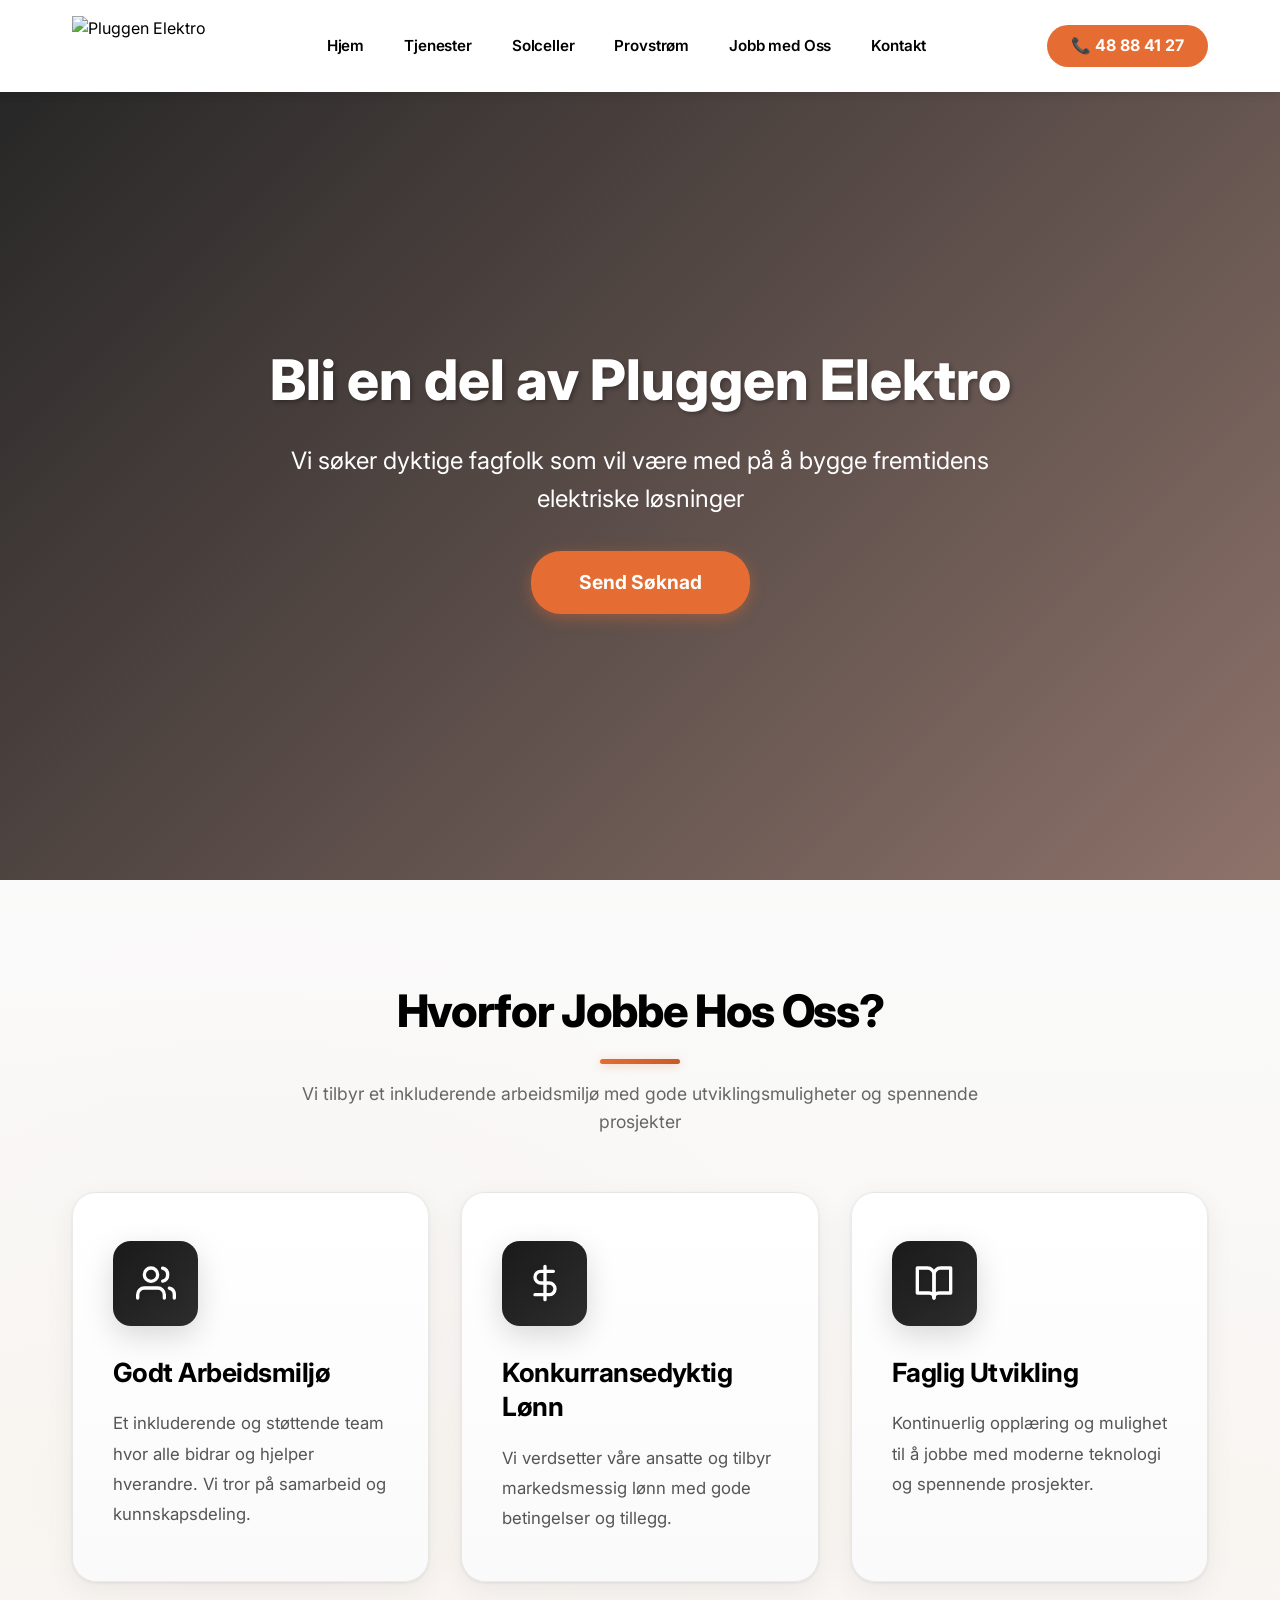
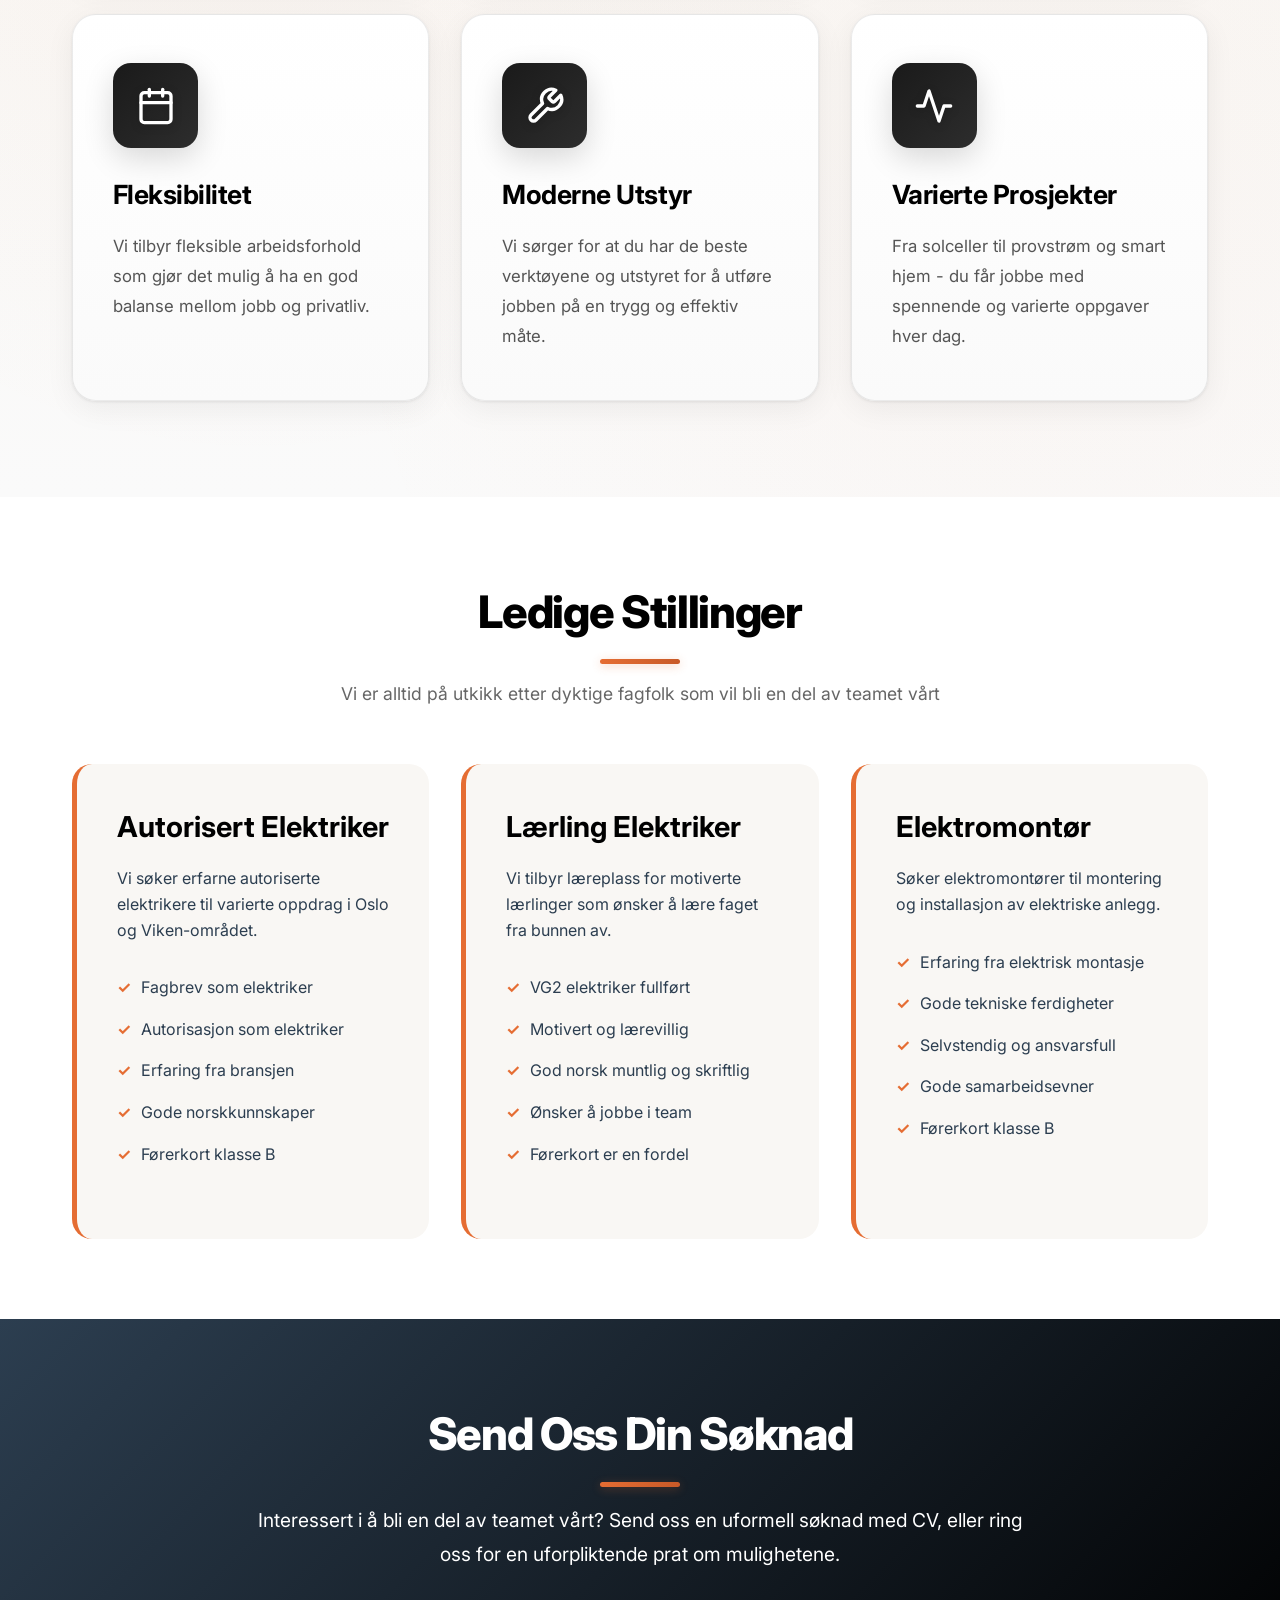
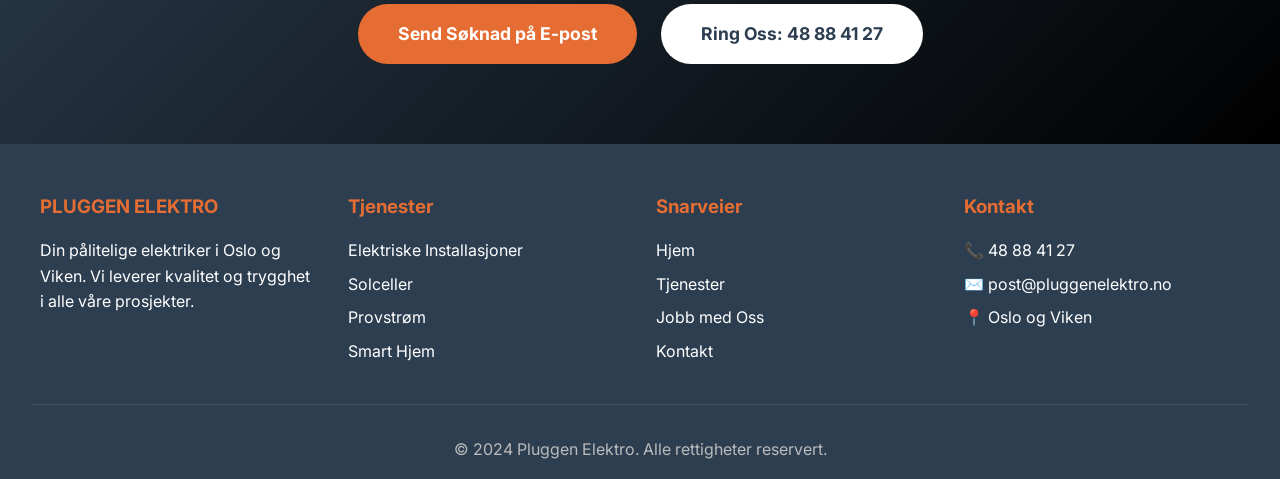
==== jobb.html @ 6e38b9bf "Add files via upload" ====
<!DOCTYPE html>
<html lang="no">
<head>
    <meta charset="UTF-8">
    <meta name="viewport" content="width=device-width, initial-scale=1.0">
    <meta name="description" content="Jobb med oss i Pluggen Elektro - Vi søker dyktige elektrikere, lærlinger og fagarbeidere til vårt team i Oslo og Viken.">
    <meta name="keywords" content="jobb, elektriker, lærling, Oslo, Viken, karriere, ansettelse">
    <title>Jobb med Oss - Pluggen Elektro</title>
    <link rel="preconnect" href="https://fonts.googleapis.com">
    <link rel="preconnect" href="https://fonts.gstatic.com" crossorigin>
    <link href="https://fonts.googleapis.com/css2?family=Inter:wght@400;500;600;700;800&display=swap" rel="stylesheet">

    <style>
        * {
            margin: 0;
            padding: 0;
            box-sizing: border-box;
        }

        :root {
            --primary-copper: #E56D33;
            --dark-copper: #C85A28;
            --light-copper: #FF8A50;
            --black: #000000;
            --cream: #f9f7f4;
            --dark-gray: #2c3e50;
            --light-gray: #ecf0f1;
        }

        body {
            font-family: 'Inter', -apple-system, BlinkMacSystemFont, 'Segoe UI', sans-serif;
            line-height: 1.6;
            color: var(--dark-gray);
            background-color: #fff;
        }

        /* Header & Navigation */
        header {
            background: white;
            color: var(--black);
            padding: 1rem 0;
            position: fixed;
            width: 100%;
            top: 0;
            z-index: 1000;
            box-shadow: 0 2px 10px rgba(0,0,0,0.1);
        }

        nav {
            max-width: 1200px;
            margin: 0 auto;
            display: flex;
            justify-content: space-between;
            align-items: center;
            padding: 0 2rem;
        }

        .logo {
            display: flex;
            align-items: center;
        }

        .logo img {
            height: 60px;
            width: auto;
        }

        nav ul {
            list-style: none;
            display: flex;
            gap: 1rem;
        }

        nav ul li a {
            color: var(--black);
            text-decoration: none;
            font-weight: 600;
            font-size: 0.95rem;
            letter-spacing: -0.01em;
            transition: color 0.3s;
            padding: 0.5rem 0.75rem;
            border-radius: 5px;
        }

        nav ul li a:hover {
            color: var(--primary-copper);
            background: rgba(229, 109, 51, 0.1);
        }

        .phone-header {
            background: var(--primary-copper);
            color: white;
            padding: 0.5rem 1.5rem;
            border-radius: 25px;
            font-weight: bold;
            text-decoration: none;
            transition: all 0.3s;
        }

        .phone-header:hover {
            background: var(--dark-copper);
            transform: scale(1.05);
        }

        /* Hero Section */
        .hero {
            margin-top: 70px;
            position: relative;
            height: 90vh;
            overflow: hidden;
            display: flex;
            align-items: center;
            justify-content: center;
            background: linear-gradient(135deg, rgba(0, 0, 0, 0.7) 0%, rgba(229, 109, 51, 0.6) 100%),
                        url('images/hero/P9220258.JPG') center/cover no-repeat;
        }

        .hero-overlay {
            position: absolute;
            top: 0;
            left: 0;
            width: 100%;
            height: 100%;
            background: linear-gradient(135deg, rgba(0, 0, 0, 0.5) 0%, rgba(44, 62, 80, 0.5) 100%);
            z-index: 1;
        }

        .hero-content {
            position: relative;
            z-index: 2;
            color: white;
            text-align: center;
            padding: 2rem;
            max-width: 1000px;
        }

        .hero h1 {
            font-size: 3.5rem;
            margin-bottom: 1rem;
            text-shadow: 2px 2px 4px rgba(0,0,0,0.3);
            font-weight: 800;
        }

        .hero p {
            font-size: 1.5rem;
            margin-bottom: 2rem;
            max-width: 800px;
            margin-left: auto;
            margin-right: auto;
        }

        .cta-button {
            display: inline-block;
            background: var(--primary-copper);
            color: white;
            padding: 1rem 3rem;
            border-radius: 30px;
            text-decoration: none;
            font-size: 1.2rem;
            font-weight: bold;
            transition: all 0.3s;
            box-shadow: 0 4px 15px rgba(229, 109, 51, 0.4);
        }

        .cta-button:hover {
            background: var(--dark-copper);
            transform: translateY(-3px);
            box-shadow: 0 6px 20px rgba(229, 109, 51, 0.6);
        }

        /* Container */
        .container {
            max-width: 1200px;
            margin: 0 auto;
            padding: 0 2rem;
        }

        .section-title {
            text-align: center;
            font-size: 2.8rem;
            color: var(--black);
            margin-bottom: 1rem;
            position: relative;
            padding-bottom: 1rem;
            font-weight: 800;
            letter-spacing: -0.03em;
        }

        .section-title::after {
            content: '';
            position: absolute;
            bottom: 0;
            left: 50%;
            transform: translateX(-50%);
            width: 80px;
            height: 5px;
            background: linear-gradient(90deg, var(--primary-copper) 0%, var(--dark-copper) 100%);
            border-radius: 3px;
            box-shadow: 0 2px 10px rgba(229, 109, 51, 0.3);
        }

        .section-subtitle {
            text-align: center;
            font-size: 1.1rem;
            color: #666;
            margin-bottom: 3.5rem;
            max-width: 700px;
            margin-left: auto;
            margin-right: auto;
            line-height: 1.6;
        }

        /* Why Join Us Section */
        .why-join {
            padding: 6rem 2rem;
            background: linear-gradient(180deg, #fafafa 0%, var(--cream) 50%, #fafafa 100%);
            position: relative;
        }

        .why-join::before {
            content: '';
            position: absolute;
            top: 0;
            left: 0;
            width: 100%;
            height: 100%;
            background: radial-gradient(circle at 20% 50%, rgba(229, 109, 51, 0.03) 0%, transparent 50%),
                        radial-gradient(circle at 80% 80%, rgba(229, 109, 51, 0.03) 0%, transparent 50%);
            pointer-events: none;
        }

        .benefits-grid {
            display: grid;
            grid-template-columns: repeat(auto-fit, minmax(280px, 1fr));
            gap: 2rem;
            margin-top: 3rem;
            position: relative;
            z-index: 1;
        }

        .benefit-card {
            background: linear-gradient(to bottom, #ffffff 0%, #fafafa 100%);
            padding: 3rem 2.5rem;
            border-radius: 24px;
            box-shadow: 0 8px 30px rgba(0,0,0,0.06),
                        0 1px 3px rgba(0,0,0,0.08),
                        inset 0 1px 0 rgba(255,255,255,0.9);
            transition: all 0.5s cubic-bezier(0.4, 0, 0.2, 1);
            text-align: left;
            position: relative;
            overflow: hidden;
            border: 1px solid rgba(0, 0, 0, 0.08);
        }

        .benefit-card::before {
            content: '';
            position: absolute;
            top: 0;
            left: 0;
            width: 100%;
            height: 5px;
            background: linear-gradient(90deg, var(--primary-copper) 0%, var(--light-copper) 100%);
            transform: scaleX(0);
            transform-origin: left;
            transition: transform 0.5s cubic-bezier(0.4, 0, 0.2, 1);
        }

        .benefit-card:hover::before {
            transform: scaleX(1);
        }

        .benefit-card:hover {
            transform: translateY(-15px);
            box-shadow: 0 30px 80px rgba(229, 109, 51, 0.15),
                        0 5px 15px rgba(0,0,0,0.1),
                        inset 0 1px 0 rgba(255,255,255,1);
            border-color: rgba(229, 109, 51, 0.2);
            background: linear-gradient(to bottom, #ffffff 0%, #fcfcfc 100%);
        }

        .benefit-icon {
            font-size: 2.8rem;
            margin-bottom: 1.8rem;
            display: inline-flex;
            align-items: center;
            justify-content: center;
            width: 85px;
            height: 85px;
            background: linear-gradient(135deg, #1a1a1a 0%, #2d2d2d 100%);
            border-radius: 18px;
            transition: all 0.5s cubic-bezier(0.4, 0, 0.2, 1);
            position: relative;
            z-index: 1;
            box-shadow: 0 10px 30px rgba(0, 0, 0, 0.15);
        }

        .benefit-card:hover .benefit-icon {
            transform: scale(1.08) translateY(-8px) rotate(5deg);
            background: linear-gradient(135deg, var(--primary-copper) 0%, var(--dark-copper) 100%);
            box-shadow: 0 20px 50px rgba(229, 109, 51, 0.35);
        }

        .benefit-icon svg {
            stroke: #ffffff;
            filter: drop-shadow(0 2px 4px rgba(0,0,0,0.2));
        }

        .benefit-card h3 {
            color: var(--black);
            font-size: 1.65rem;
            margin-bottom: 1.2rem;
            font-weight: 700;
            letter-spacing: -0.02em;
            line-height: 1.3;
            position: relative;
            z-index: 1;
            transition: color 0.3s;
        }

        .benefit-card:hover h3 {
            color: var(--primary-copper);
        }

        .benefit-card p {
            color: #555;
            line-height: 1.8;
            font-size: 1.05rem;
            margin: 0;
            position: relative;
            z-index: 1;
        }

        /* Positions Section */
        .positions {
            padding: 5rem 2rem;
            background: white;
        }

        .positions-grid {
            display: grid;
            grid-template-columns: repeat(auto-fit, minmax(350px, 1fr));
            gap: 2rem;
            margin-top: 3rem;
        }

        .position-card {
            background: var(--cream);
            padding: 2.5rem;
            border-radius: 20px;
            border-left: 5px solid var(--primary-copper);
            transition: all 0.3s;
        }

        .position-card:hover {
            transform: translateX(10px);
            box-shadow: 0 10px 40px rgba(229, 109, 51, 0.15);
        }

        .position-card h3 {
            color: var(--black);
            font-size: 1.8rem;
            margin-bottom: 1rem;
        }

        .position-card ul {
            list-style: none;
            padding: 0;
            margin: 1.5rem 0;
        }

        .position-card ul li {
            padding: 0.5rem 0;
            padding-left: 1.5rem;
            position: relative;
            color: var(--dark-gray);
        }

        .position-card ul li::before {
            content: '✓';
            position: absolute;
            left: 0;
            color: var(--primary-copper);
            font-weight: bold;
        }

        /* Contact Section */
        .contact {
            padding: 5rem 2rem;
            background: linear-gradient(135deg, var(--dark-gray) 0%, var(--black) 100%);
            color: white;
        }

        .contact .section-title {
            color: white;
        }

        .contact-content {
            max-width: 800px;
            margin: 0 auto;
            text-align: center;
        }

        .contact-content p {
            font-size: 1.2rem;
            margin-bottom: 2rem;
            line-height: 1.8;
        }

        .contact-buttons {
            display: flex;
            gap: 1.5rem;
            justify-content: center;
            flex-wrap: wrap;
        }

        .contact-button {
            display: inline-block;
            padding: 1rem 2.5rem;
            border-radius: 30px;
            text-decoration: none;
            font-size: 1.1rem;
            font-weight: bold;
            transition: all 0.3s;
        }

        .contact-button.primary {
            background: var(--primary-copper);
            color: white;
        }

        .contact-button.primary:hover {
            background: var(--dark-copper);
            transform: translateY(-3px);
            box-shadow: 0 6px 20px rgba(229, 109, 51, 0.4);
        }

        .contact-button.secondary {
            background: white;
            color: var(--dark-gray);
        }

        .contact-button.secondary:hover {
            background: var(--cream);
            transform: translateY(-3px);
            box-shadow: 0 6px 20px rgba(255,255,255,0.2);
        }

        /* Footer */
        footer {
            background: var(--dark-gray);
            color: white;
            padding: 3rem 2rem 1rem;
        }

        .footer-content {
            max-width: 1200px;
            margin: 0 auto;
            display: grid;
            grid-template-columns: repeat(auto-fit, minmax(250px, 1fr));
            gap: 2rem;
            margin-bottom: 2rem;
        }

        .footer-section h3 {
            color: var(--primary-copper);
            margin-bottom: 1rem;
        }

        .footer-section ul {
            list-style: none;
        }

        .footer-section ul li {
            margin-bottom: 0.5rem;
        }

        .footer-section ul li a {
            color: white;
            text-decoration: none;
            transition: color 0.3s;
        }

        .footer-section ul li a:hover {
            color: var(--primary-copper);
        }

        .footer-bottom {
            text-align: center;
            padding-top: 2rem;
            border-top: 1px solid rgba(255,255,255,0.1);
            color: #bbb;
        }

        /* Mobile Menu */
        .mobile-menu-toggle {
            display: none;
            background: none;
            border: none;
            color: var(--black);
            font-size: 1.5rem;
            cursor: pointer;
        }

        /* Responsive Design */
        @media (max-width: 768px) {
            nav ul {
                display: none;
                position: absolute;
                top: 100%;
                left: 0;
                width: 100%;
                background: white;
                box-shadow: 0 2px 10px rgba(0,0,0,0.1);
                flex-direction: column;
                padding: 1rem;
                gap: 0;
            }

            nav ul.active {
                display: flex;
            }

            nav ul li {
                width: 100%;
            }

            nav ul li a {
                display: block;
                padding: 1rem;
            }

            .mobile-menu-toggle {
                display: block;
            }

            .hero h1 {
                font-size: 2.5rem;
            }

            .hero p {
                font-size: 1.2rem;
            }

            .positions-grid {
                grid-template-columns: 1fr;
            }

            .contact-buttons {
                flex-direction: column;
            }
        }

        html {
            scroll-behavior: smooth;
        }
    </style>
</head>
<body>
    <!-- Header -->
    <header>
        <nav>
            <div class="logo">
                <img src="images/logos/Pluggen Elektro.JPG" alt="Pluggen Elektro">
            </div>
            <button class="mobile-menu-toggle" onclick="toggleMenu()">☰</button>
            <ul id="nav-menu">
                <li><a href="index.html">Hjem</a></li>
                <li><a href="index.html#tjenester">Tjenester</a></li>
                <li><a href="solceller.html">Solceller</a></li>
                <li><a href="provstrom.html">Provstrøm</a></li>
                <li><a href="jobb.html">Jobb med Oss</a></li>
                <li><a href="index.html#kontakt">Kontakt</a></li>
            </ul>
            <a href="tel:48884127" class="phone-header">📞 48 88 41 27</a>
        </nav>
    </header>

    <!-- Hero Section -->
    <section class="hero">
        <div class="hero-overlay"></div>
        <div class="hero-content">
            <h1>Bli en del av Pluggen Elektro</h1>
            <p>Vi søker dyktige fagfolk som vil være med på å bygge fremtidens elektriske løsninger</p>
            <a href="#kontakt" class="cta-button">Send Søknad</a>
        </div>
    </section>

    <!-- Why Join Us Section -->
    <section class="why-join">
        <div class="container">
            <h2 class="section-title">Hvorfor Jobbe Hos Oss?</h2>
            <p class="section-subtitle">Vi tilbyr et inkluderende arbeidsmiljø med gode utviklingsmuligheter og spennende prosjekter</p>

            <div class="benefits-grid">
                <div class="benefit-card">
                    <div class="benefit-icon">
                        <svg width="40" height="40" viewBox="0 0 24 24" fill="none" stroke="currentColor" stroke-width="2" stroke-linecap="round" stroke-linejoin="round">
                            <path d="M17 21v-2a4 4 0 0 0-4-4H5a4 4 0 0 0-4 4v2"/>
                            <circle cx="9" cy="7" r="4"/>
                            <path d="M23 21v-2a4 4 0 0 0-3-3.87"/>
                            <path d="M16 3.13a4 4 0 0 1 0 7.75"/>
                        </svg>
                    </div>
                    <h3>Godt Arbeidsmiljø</h3>
                    <p>Et inkluderende og støttende team hvor alle bidrar og hjelper hverandre. Vi tror på samarbeid og kunnskapsdeling.</p>
                </div>

                <div class="benefit-card">
                    <div class="benefit-icon">
                        <svg width="40" height="40" viewBox="0 0 24 24" fill="none" stroke="currentColor" stroke-width="2" stroke-linecap="round" stroke-linejoin="round">
                            <path d="M12 2v20M17 5H9.5a3.5 3.5 0 0 0 0 7h5a3.5 3.5 0 0 1 0 7H6"/>
                        </svg>
                    </div>
                    <h3>Konkurransedyktig Lønn</h3>
                    <p>Vi verdsetter våre ansatte og tilbyr markedsmessig lønn med gode betingelser og tillegg.</p>
                </div>

                <div class="benefit-card">
                    <div class="benefit-icon">
                        <svg width="40" height="40" viewBox="0 0 24 24" fill="none" stroke="currentColor" stroke-width="2" stroke-linecap="round" stroke-linejoin="round">
                            <path d="M2 3h6a4 4 0 0 1 4 4v14a3 3 0 0 0-3-3H2z"/>
                            <path d="M22 3h-6a4 4 0 0 0-4 4v14a3 3 0 0 1 3-3h7z"/>
                        </svg>
                    </div>
                    <h3>Faglig Utvikling</h3>
                    <p>Kontinuerlig opplæring og mulighet til å jobbe med moderne teknologi og spennende prosjekter.</p>
                </div>

                <div class="benefit-card">
                    <div class="benefit-icon">
                        <svg width="40" height="40" viewBox="0 0 24 24" fill="none" stroke="currentColor" stroke-width="2" stroke-linecap="round" stroke-linejoin="round">
                            <rect x="3" y="4" width="18" height="18" rx="2" ry="2"/>
                            <line x1="16" y1="2" x2="16" y2="6"/>
                            <line x1="8" y1="2" x2="8" y2="6"/>
                            <line x1="3" y1="10" x2="21" y2="10"/>
                        </svg>
                    </div>
                    <h3>Fleksibilitet</h3>
                    <p>Vi tilbyr fleksible arbeidsforhold som gjør det mulig å ha en god balanse mellom jobb og privatliv.</p>
                </div>

                <div class="benefit-card">
                    <div class="benefit-icon">
                        <svg width="40" height="40" viewBox="0 0 24 24" fill="none" stroke="currentColor" stroke-width="2" stroke-linecap="round" stroke-linejoin="round">
                            <path d="M14.7 6.3a1 1 0 0 0 0 1.4l1.6 1.6a1 1 0 0 0 1.4 0l3.77-3.77a6 6 0 0 1-7.94 7.94l-6.91 6.91a2.12 2.12 0 0 1-3-3l6.91-6.91a6 6 0 0 1 7.94-7.94l-3.76 3.76z"/>
                        </svg>
                    </div>
                    <h3>Moderne Utstyr</h3>
                    <p>Vi sørger for at du har de beste verktøyene og utstyret for å utføre jobben på en trygg og effektiv måte.</p>
                </div>

                <div class="benefit-card">
                    <div class="benefit-icon">
                        <svg width="40" height="40" viewBox="0 0 24 24" fill="none" stroke="currentColor" stroke-width="2" stroke-linecap="round" stroke-linejoin="round">
                            <polyline points="22 12 18 12 15 21 9 3 6 12 2 12"/>
                        </svg>
                    </div>
                    <h3>Varierte Prosjekter</h3>
                    <p>Fra solceller til provstrøm og smart hjem - du får jobbe med spennende og varierte oppgaver hver dag.</p>
                </div>
            </div>
        </div>
    </section>

    <!-- Positions Section -->
    <section class="positions">
        <div class="container">
            <h2 class="section-title">Ledige Stillinger</h2>
            <p class="section-subtitle">Vi er alltid på utkikk etter dyktige fagfolk som vil bli en del av teamet vårt</p>

            <div class="positions-grid">
                <div class="position-card">
                    <h3>Autorisert Elektriker</h3>
                    <p>Vi søker erfarne autoriserte elektrikere til varierte oppdrag i Oslo og Viken-området.</p>
                    <ul>
                        <li>Fagbrev som elektriker</li>
                        <li>Autorisasjon som elektriker</li>
                        <li>Erfaring fra bransjen</li>
                        <li>Gode norskkunnskaper</li>
                        <li>Førerkort klasse B</li>
                    </ul>
                </div>

                <div class="position-card">
                    <h3>Lærling Elektriker</h3>
                    <p>Vi tilbyr læreplass for motiverte lærlinger som ønsker å lære faget fra bunnen av.</p>
                    <ul>
                        <li>VG2 elektriker fullført</li>
                        <li>Motivert og lærevillig</li>
                        <li>God norsk muntlig og skriftlig</li>
                        <li>Ønsker å jobbe i team</li>
                        <li>Førerkort er en fordel</li>
                    </ul>
                </div>

                <div class="position-card">
                    <h3>Elektromontør</h3>
                    <p>Søker elektromontører til montering og installasjon av elektriske anlegg.</p>
                    <ul>
                        <li>Erfaring fra elektrisk montasje</li>
                        <li>Gode tekniske ferdigheter</li>
                        <li>Selvstendig og ansvarsfull</li>
                        <li>Gode samarbeidsevner</li>
                        <li>Førerkort klasse B</li>
                    </ul>
                </div>
            </div>
        </div>
    </section>

    <!-- Contact Section -->
    <section class="contact" id="kontakt">
        <div class="container">
            <div class="contact-content">
                <h2 class="section-title">Send Oss Din Søknad</h2>
                <p>Interessert i å bli en del av teamet vårt? Send oss en uformell søknad med CV, eller ring oss for en uforpliktende prat om mulighetene.</p>

                <div class="contact-buttons">
                    <a href="mailto:post@pluggenelektro.no?subject=Jobbsøknad" class="contact-button primary">Send Søknad på E-post</a>
                    <a href="tel:48884127" class="contact-button secondary">Ring Oss: 48 88 41 27</a>
                </div>
            </div>
        </div>
    </section>

    <!-- Footer -->
    <footer>
        <div class="footer-content">
            <div class="footer-section">
                <h3>PLUGGEN ELEKTRO</h3>
                <p>Din pålitelige elektriker i Oslo og Viken. Vi leverer kvalitet og trygghet i alle våre prosjekter.</p>
            </div>

            <div class="footer-section">
                <h3>Tjenester</h3>
                <ul>
                    <li><a href="index.html#tjenester">Elektriske Installasjoner</a></li>
                    <li><a href="solceller.html">Solceller</a></li>
                    <li><a href="provstrom.html">Provstrøm</a></li>
                    <li><a href="index.html#tjenester">Smart Hjem</a></li>
                </ul>
            </div>

            <div class="footer-section">
                <h3>Snarveier</h3>
                <ul>
                    <li><a href="index.html">Hjem</a></li>
                    <li><a href="index.html#tjenester">Tjenester</a></li>
                    <li><a href="jobb.html">Jobb med Oss</a></li>
                    <li><a href="index.html#kontakt">Kontakt</a></li>
                </ul>
            </div>

            <div class="footer-section">
                <h3>Kontakt</h3>
                <ul>
                    <li>📞 48 88 41 27</li>
                    <li>✉️ post@pluggenelektro.no</li>
                    <li>📍 Oslo og Viken</li>
                </ul>
            </div>
        </div>

        <div class="footer-bottom">
            <p>&copy; 2024 Pluggen Elektro. Alle rettigheter reservert.</p>
        </div>
    </footer>

    <script>
        function toggleMenu() {
            const menu = document.getElementById('nav-menu');
            menu.classList.toggle('active');
        }

        // Close mobile menu when clicking on a link
        document.querySelectorAll('nav ul li a').forEach(link => {
            link.addEventListener('click', () => {
                const menu = document.getElementById('nav-menu');
                menu.classList.remove('active');
            });
        });
    </script>
</body>
</html>
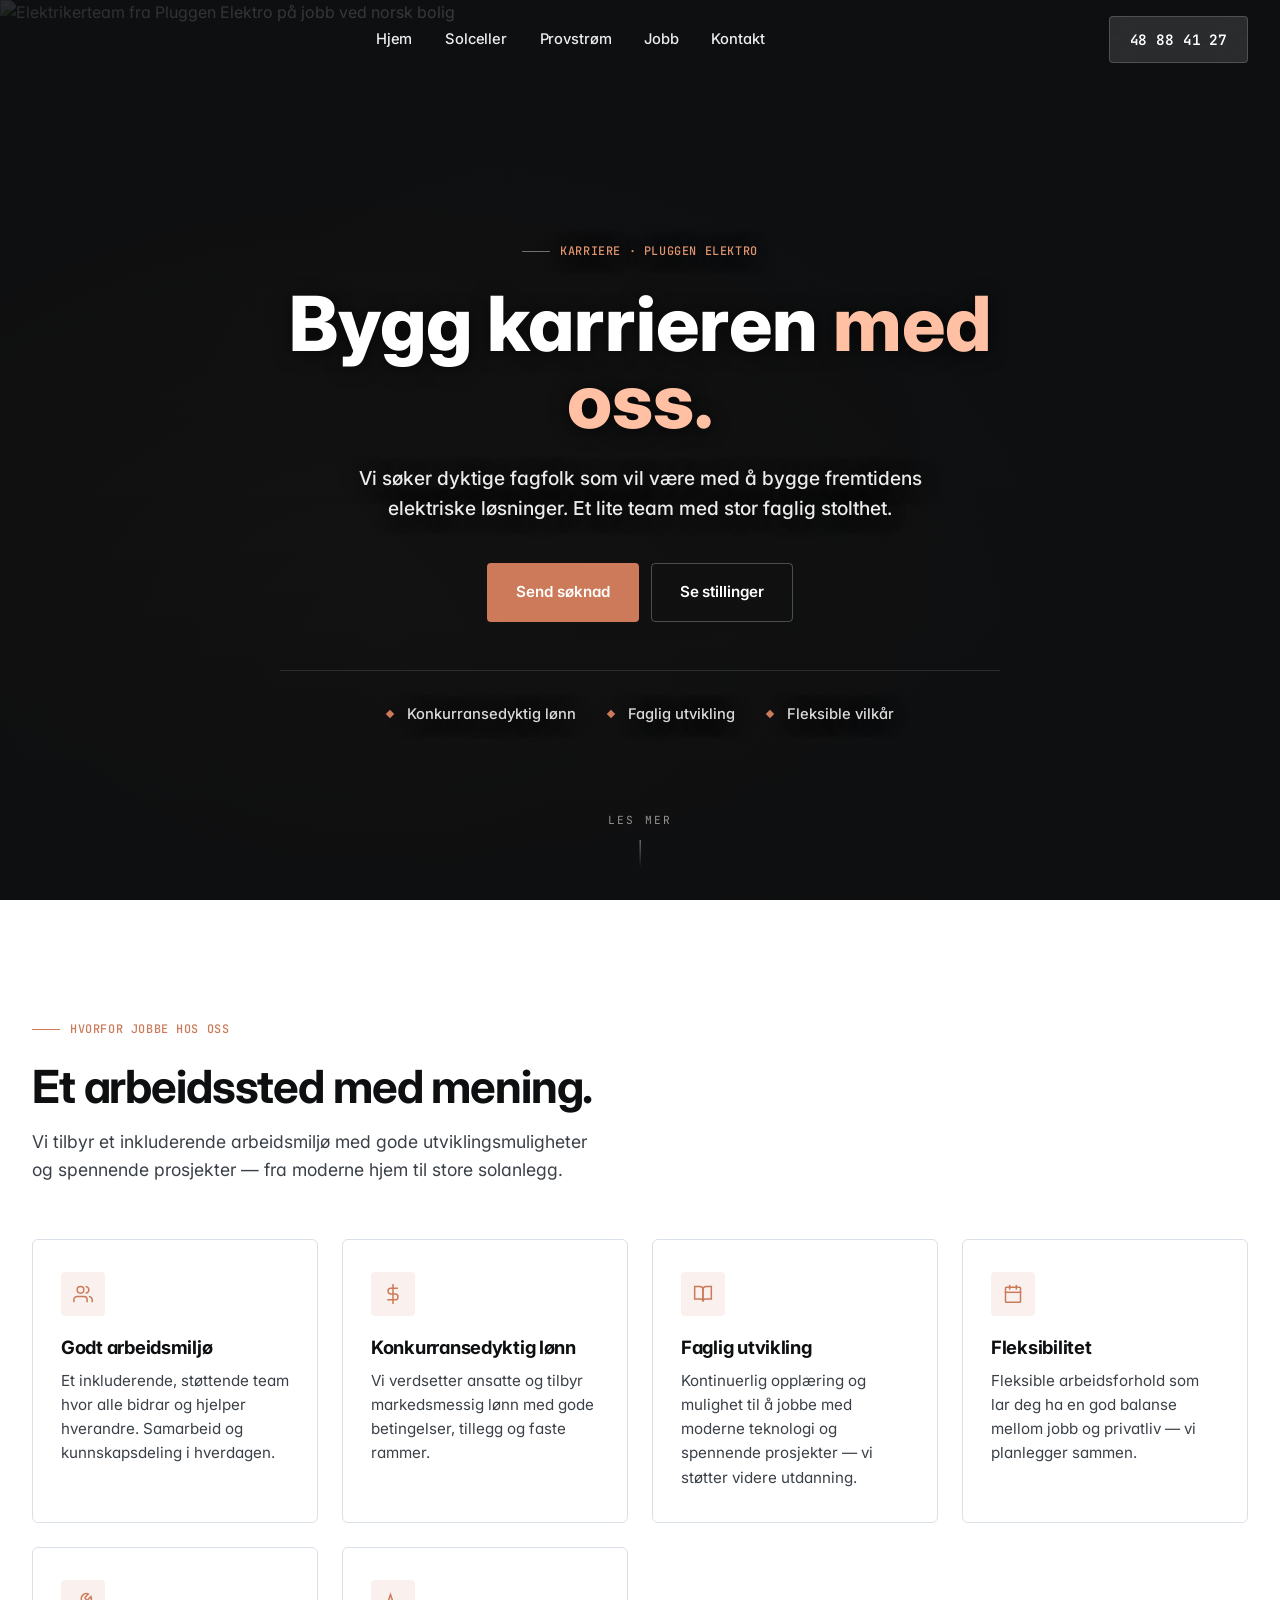
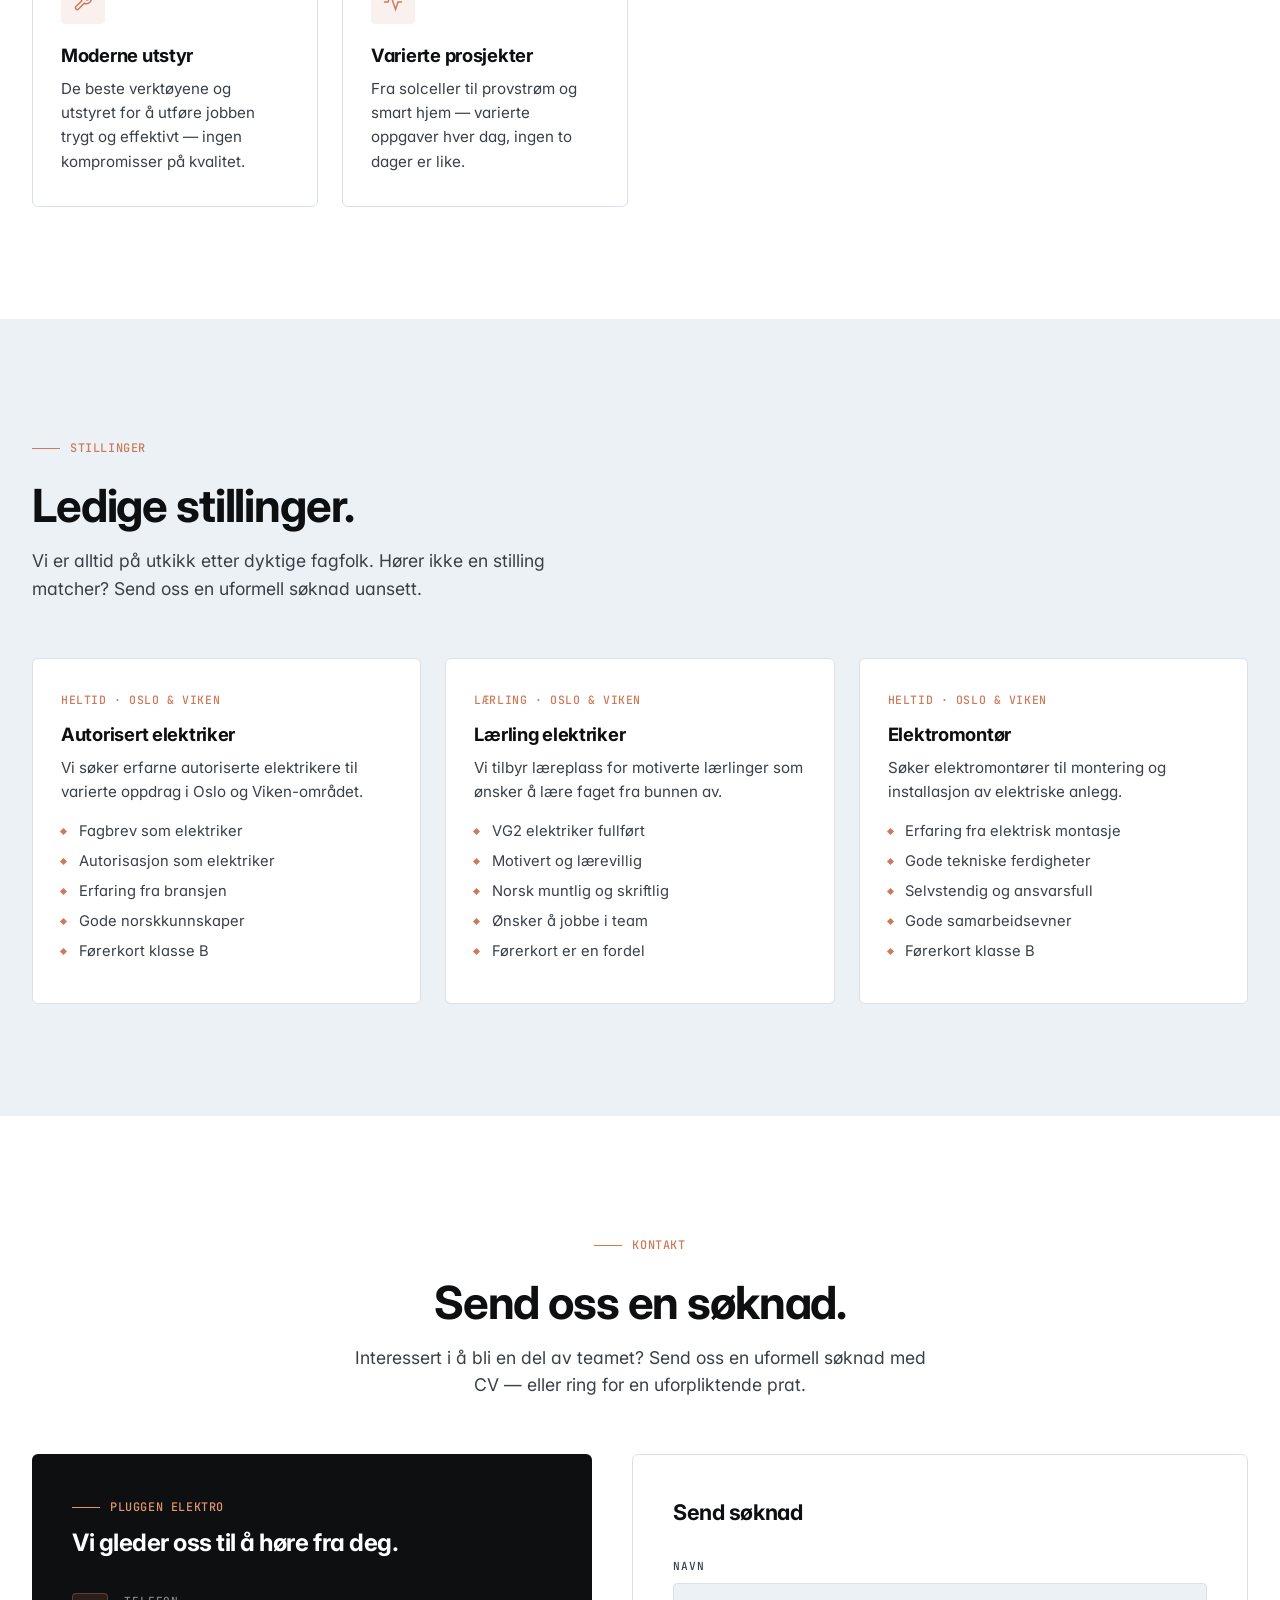
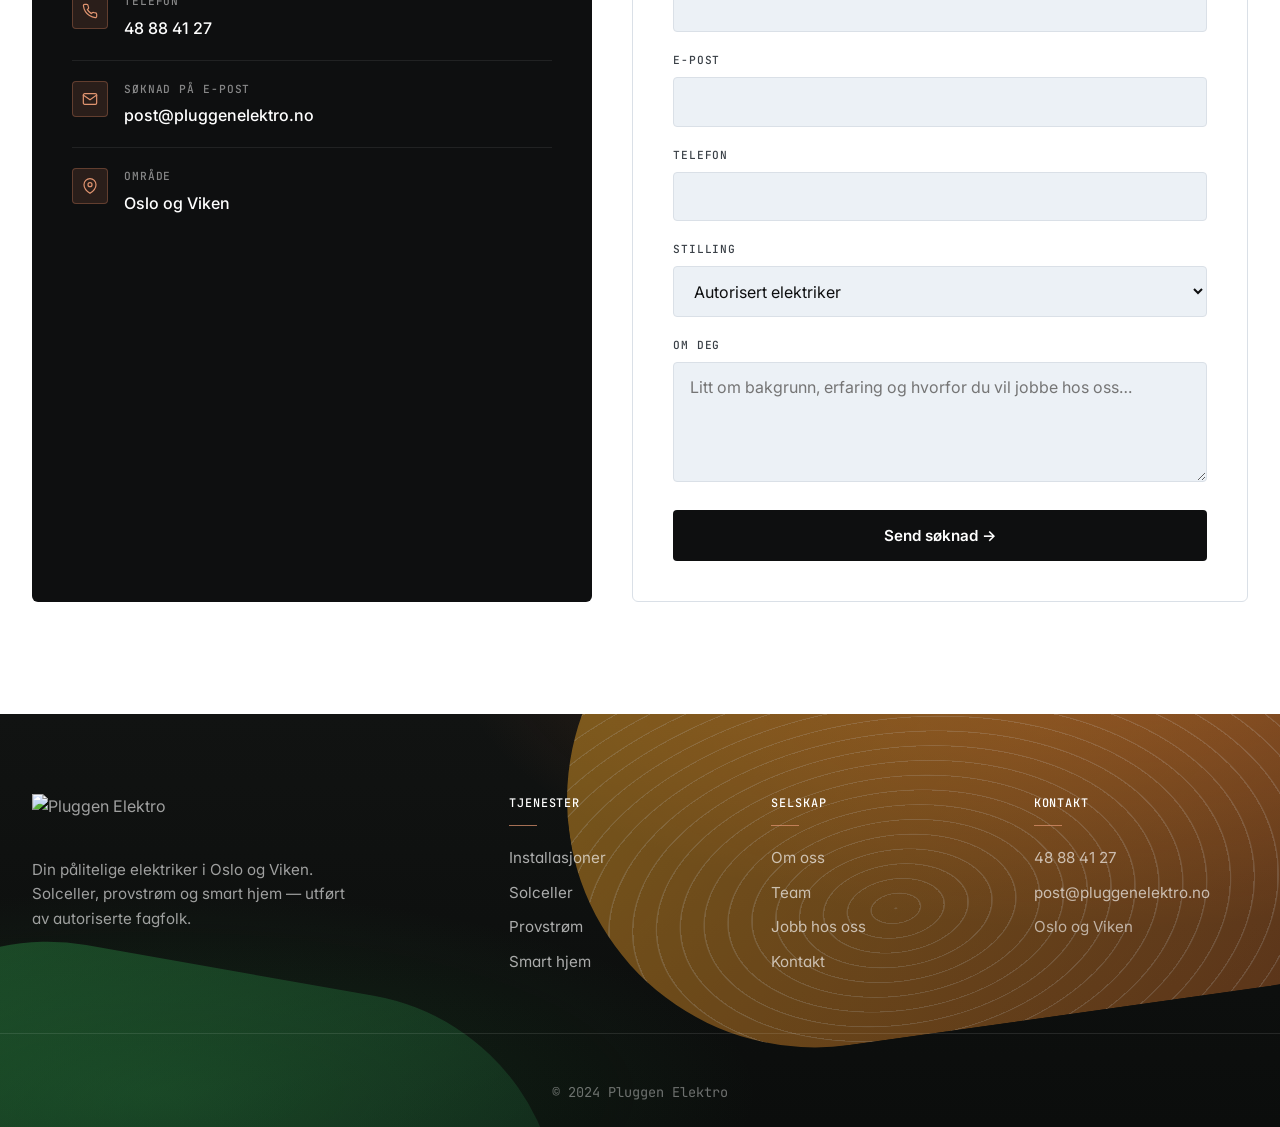
==== commit 051ea773: "Add files via upload" ====
--- a/jobb.html
+++ b/jobb.html
@@ -5,672 +5,143 @@
     <meta name="viewport" content="width=device-width, initial-scale=1.0">
     <meta name="description" content="Jobb med oss i Pluggen Elektro - Vi søker dyktige elektrikere, lærlinger og fagarbeidere til vårt team i Oslo og Viken.">
     <meta name="keywords" content="jobb, elektriker, lærling, Oslo, Viken, karriere, ansettelse">
-    <title>Jobb med Oss - Pluggen Elektro</title>
+    <title>Jobb hos oss — Pluggen Elektro</title>
     <link rel="preconnect" href="https://fonts.googleapis.com">
     <link rel="preconnect" href="https://fonts.gstatic.com" crossorigin>
-    <link href="https://fonts.googleapis.com/css2?family=Inter:wght@400;500;600;700;800&display=swap" rel="stylesheet">
-
-    <style>
-        * {
-            margin: 0;
-            padding: 0;
-            box-sizing: border-box;
-        }
-
-        :root {
-            --primary-copper: #E56D33;
-            --dark-copper: #C85A28;
-            --light-copper: #FF8A50;
-            --black: #000000;
-            --cream: #f9f7f4;
-            --dark-gray: #2c3e50;
-            --light-gray: #ecf0f1;
-        }
-
-        body {
-            font-family: 'Inter', -apple-system, BlinkMacSystemFont, 'Segoe UI', sans-serif;
-            line-height: 1.6;
-            color: var(--dark-gray);
-            background-color: #fff;
-        }
-
-        /* Header & Navigation */
-        header {
-            background: white;
-            color: var(--black);
-            padding: 1rem 0;
-            position: fixed;
-            width: 100%;
-            top: 0;
-            z-index: 1000;
-            box-shadow: 0 2px 10px rgba(0,0,0,0.1);
-        }
-
-        nav {
-            max-width: 1200px;
-            margin: 0 auto;
-            display: flex;
-            justify-content: space-between;
-            align-items: center;
-            padding: 0 2rem;
-        }
-
-        .logo {
-            display: flex;
-            align-items: center;
-        }
-
-        .logo img {
-            height: 60px;
-            width: auto;
-        }
-
-        nav ul {
-            list-style: none;
-            display: flex;
-            gap: 1rem;
-        }
-
-        nav ul li a {
-            color: var(--black);
-            text-decoration: none;
-            font-weight: 600;
-            font-size: 0.95rem;
-            letter-spacing: -0.01em;
-            transition: color 0.3s;
-            padding: 0.5rem 0.75rem;
-            border-radius: 5px;
-        }
-
-        nav ul li a:hover {
-            color: var(--primary-copper);
-            background: rgba(229, 109, 51, 0.1);
-        }
-
-        .phone-header {
-            background: var(--primary-copper);
-            color: white;
-            padding: 0.5rem 1.5rem;
-            border-radius: 25px;
-            font-weight: bold;
-            text-decoration: none;
-            transition: all 0.3s;
-        }
-
-        .phone-header:hover {
-            background: var(--dark-copper);
-            transform: scale(1.05);
-        }
-
-        /* Hero Section */
-        .hero {
-            margin-top: 70px;
-            position: relative;
-            height: 90vh;
-            overflow: hidden;
-            display: flex;
-            align-items: center;
-            justify-content: center;
-            background: linear-gradient(135deg, rgba(0, 0, 0, 0.7) 0%, rgba(229, 109, 51, 0.6) 100%),
-                        url('images/hero/P9220258.JPG') center/cover no-repeat;
-        }
-
-        .hero-overlay {
-            position: absolute;
-            top: 0;
-            left: 0;
-            width: 100%;
-            height: 100%;
-            background: linear-gradient(135deg, rgba(0, 0, 0, 0.5) 0%, rgba(44, 62, 80, 0.5) 100%);
-            z-index: 1;
-        }
-
-        .hero-content {
-            position: relative;
-            z-index: 2;
-            color: white;
-            text-align: center;
-            padding: 2rem;
-            max-width: 1000px;
-        }
-
-        .hero h1 {
-            font-size: 3.5rem;
-            margin-bottom: 1rem;
-            text-shadow: 2px 2px 4px rgba(0,0,0,0.3);
-            font-weight: 800;
-        }
-
-        .hero p {
-            font-size: 1.5rem;
-            margin-bottom: 2rem;
-            max-width: 800px;
-            margin-left: auto;
-            margin-right: auto;
-        }
-
-        .cta-button {
-            display: inline-block;
-            background: var(--primary-copper);
-            color: white;
-            padding: 1rem 3rem;
-            border-radius: 30px;
-            text-decoration: none;
-            font-size: 1.2rem;
-            font-weight: bold;
-            transition: all 0.3s;
-            box-shadow: 0 4px 15px rgba(229, 109, 51, 0.4);
-        }
-
-        .cta-button:hover {
-            background: var(--dark-copper);
-            transform: translateY(-3px);
-            box-shadow: 0 6px 20px rgba(229, 109, 51, 0.6);
-        }
-
-        /* Container */
-        .container {
-            max-width: 1200px;
-            margin: 0 auto;
-            padding: 0 2rem;
-        }
-
-        .section-title {
-            text-align: center;
-            font-size: 2.8rem;
-            color: var(--black);
-            margin-bottom: 1rem;
-            position: relative;
-            padding-bottom: 1rem;
-            font-weight: 800;
-            letter-spacing: -0.03em;
-        }
-
-        .section-title::after {
-            content: '';
-            position: absolute;
-            bottom: 0;
-            left: 50%;
-            transform: translateX(-50%);
-            width: 80px;
-            height: 5px;
-            background: linear-gradient(90deg, var(--primary-copper) 0%, var(--dark-copper) 100%);
-            border-radius: 3px;
-            box-shadow: 0 2px 10px rgba(229, 109, 51, 0.3);
-        }
-
-        .section-subtitle {
-            text-align: center;
-            font-size: 1.1rem;
-            color: #666;
-            margin-bottom: 3.5rem;
-            max-width: 700px;
-            margin-left: auto;
-            margin-right: auto;
-            line-height: 1.6;
-        }
-
-        /* Why Join Us Section */
-        .why-join {
-            padding: 6rem 2rem;
-            background: linear-gradient(180deg, #fafafa 0%, var(--cream) 50%, #fafafa 100%);
-            position: relative;
-        }
-
-        .why-join::before {
-            content: '';
-            position: absolute;
-            top: 0;
-            left: 0;
-            width: 100%;
-            height: 100%;
-            background: radial-gradient(circle at 20% 50%, rgba(229, 109, 51, 0.03) 0%, transparent 50%),
-                        radial-gradient(circle at 80% 80%, rgba(229, 109, 51, 0.03) 0%, transparent 50%);
-            pointer-events: none;
-        }
-
-        .benefits-grid {
-            display: grid;
-            grid-template-columns: repeat(auto-fit, minmax(280px, 1fr));
-            gap: 2rem;
-            margin-top: 3rem;
-            position: relative;
-            z-index: 1;
-        }
-
-        .benefit-card {
-            background: linear-gradient(to bottom, #ffffff 0%, #fafafa 100%);
-            padding: 3rem 2.5rem;
-            border-radius: 24px;
-            box-shadow: 0 8px 30px rgba(0,0,0,0.06),
-                        0 1px 3px rgba(0,0,0,0.08),
-                        inset 0 1px 0 rgba(255,255,255,0.9);
-            transition: all 0.5s cubic-bezier(0.4, 0, 0.2, 1);
-            text-align: left;
-            position: relative;
-            overflow: hidden;
-            border: 1px solid rgba(0, 0, 0, 0.08);
-        }
-
-        .benefit-card::before {
-            content: '';
-            position: absolute;
-            top: 0;
-            left: 0;
-            width: 100%;
-            height: 5px;
-            background: linear-gradient(90deg, var(--primary-copper) 0%, var(--light-copper) 100%);
-            transform: scaleX(0);
-            transform-origin: left;
-            transition: transform 0.5s cubic-bezier(0.4, 0, 0.2, 1);
-        }
-
-        .benefit-card:hover::before {
-            transform: scaleX(1);
-        }
-
-        .benefit-card:hover {
-            transform: translateY(-15px);
-            box-shadow: 0 30px 80px rgba(229, 109, 51, 0.15),
-                        0 5px 15px rgba(0,0,0,0.1),
-                        inset 0 1px 0 rgba(255,255,255,1);
-            border-color: rgba(229, 109, 51, 0.2);
-            background: linear-gradient(to bottom, #ffffff 0%, #fcfcfc 100%);
-        }
-
-        .benefit-icon {
-            font-size: 2.8rem;
-            margin-bottom: 1.8rem;
-            display: inline-flex;
-            align-items: center;
-            justify-content: center;
-            width: 85px;
-            height: 85px;
-            background: linear-gradient(135deg, #1a1a1a 0%, #2d2d2d 100%);
-            border-radius: 18px;
-            transition: all 0.5s cubic-bezier(0.4, 0, 0.2, 1);
-            position: relative;
-            z-index: 1;
-            box-shadow: 0 10px 30px rgba(0, 0, 0, 0.15);
-        }
-
-        .benefit-card:hover .benefit-icon {
-            transform: scale(1.08) translateY(-8px) rotate(5deg);
-            background: linear-gradient(135deg, var(--primary-copper) 0%, var(--dark-copper) 100%);
-            box-shadow: 0 20px 50px rgba(229, 109, 51, 0.35);
-        }
-
-        .benefit-icon svg {
-            stroke: #ffffff;
-            filter: drop-shadow(0 2px 4px rgba(0,0,0,0.2));
-        }
-
-        .benefit-card h3 {
-            color: var(--black);
-            font-size: 1.65rem;
-            margin-bottom: 1.2rem;
-            font-weight: 700;
-            letter-spacing: -0.02em;
-            line-height: 1.3;
-            position: relative;
-            z-index: 1;
-            transition: color 0.3s;
-        }
-
-        .benefit-card:hover h3 {
-            color: var(--primary-copper);
-        }
-
-        .benefit-card p {
-            color: #555;
-            line-height: 1.8;
-            font-size: 1.05rem;
-            margin: 0;
-            position: relative;
-            z-index: 1;
-        }
-
-        /* Positions Section */
-        .positions {
-            padding: 5rem 2rem;
-            background: white;
-        }
-
-        .positions-grid {
-            display: grid;
-            grid-template-columns: repeat(auto-fit, minmax(350px, 1fr));
-            gap: 2rem;
-            margin-top: 3rem;
-        }
-
-        .position-card {
-            background: var(--cream);
-            padding: 2.5rem;
-            border-radius: 20px;
-            border-left: 5px solid var(--primary-copper);
-            transition: all 0.3s;
-        }
-
-        .position-card:hover {
-            transform: translateX(10px);
-            box-shadow: 0 10px 40px rgba(229, 109, 51, 0.15);
-        }
-
-        .position-card h3 {
-            color: var(--black);
-            font-size: 1.8rem;
-            margin-bottom: 1rem;
-        }
-
-        .position-card ul {
-            list-style: none;
-            padding: 0;
-            margin: 1.5rem 0;
-        }
-
-        .position-card ul li {
-            padding: 0.5rem 0;
-            padding-left: 1.5rem;
-            position: relative;
-            color: var(--dark-gray);
-        }
-
-        .position-card ul li::before {
-            content: '✓';
-            position: absolute;
-            left: 0;
-            color: var(--primary-copper);
-            font-weight: bold;
-        }
-
-        /* Contact Section */
-        .contact {
-            padding: 5rem 2rem;
-            background: linear-gradient(135deg, var(--dark-gray) 0%, var(--black) 100%);
-            color: white;
-        }
-
-        .contact .section-title {
-            color: white;
-        }
-
-        .contact-content {
-            max-width: 800px;
-            margin: 0 auto;
-            text-align: center;
-        }
-
-        .contact-content p {
-            font-size: 1.2rem;
-            margin-bottom: 2rem;
-            line-height: 1.8;
-        }
-
-        .contact-buttons {
-            display: flex;
-            gap: 1.5rem;
-            justify-content: center;
-            flex-wrap: wrap;
-        }
-
-        .contact-button {
-            display: inline-block;
-            padding: 1rem 2.5rem;
-            border-radius: 30px;
-            text-decoration: none;
-            font-size: 1.1rem;
-            font-weight: bold;
-            transition: all 0.3s;
-        }
-
-        .contact-button.primary {
-            background: var(--primary-copper);
-            color: white;
-        }
-
-        .contact-button.primary:hover {
-            background: var(--dark-copper);
-            transform: translateY(-3px);
-            box-shadow: 0 6px 20px rgba(229, 109, 51, 0.4);
-        }
-
-        .contact-button.secondary {
-            background: white;
-            color: var(--dark-gray);
-        }
-
-        .contact-button.secondary:hover {
-            background: var(--cream);
-            transform: translateY(-3px);
-            box-shadow: 0 6px 20px rgba(255,255,255,0.2);
-        }
-
-        /* Footer */
-        footer {
-            background: var(--dark-gray);
-            color: white;
-            padding: 3rem 2rem 1rem;
-        }
-
-        .footer-content {
-            max-width: 1200px;
-            margin: 0 auto;
-            display: grid;
-            grid-template-columns: repeat(auto-fit, minmax(250px, 1fr));
-            gap: 2rem;
-            margin-bottom: 2rem;
-        }
-
-        .footer-section h3 {
-            color: var(--primary-copper);
-            margin-bottom: 1rem;
-        }
-
-        .footer-section ul {
-            list-style: none;
-        }
-
-        .footer-section ul li {
-            margin-bottom: 0.5rem;
-        }
-
-        .footer-section ul li a {
-            color: white;
-            text-decoration: none;
-            transition: color 0.3s;
-        }
-
-        .footer-section ul li a:hover {
-            color: var(--primary-copper);
-        }
-
-        .footer-bottom {
-            text-align: center;
-            padding-top: 2rem;
-            border-top: 1px solid rgba(255,255,255,0.1);
-            color: #bbb;
-        }
-
-        /* Mobile Menu */
-        .mobile-menu-toggle {
-            display: none;
-            background: none;
-            border: none;
-            color: var(--black);
-            font-size: 1.5rem;
-            cursor: pointer;
-        }
-
-        /* Responsive Design */
-        @media (max-width: 768px) {
-            nav ul {
-                display: none;
-                position: absolute;
-                top: 100%;
-                left: 0;
-                width: 100%;
-                background: white;
-                box-shadow: 0 2px 10px rgba(0,0,0,0.1);
-                flex-direction: column;
-                padding: 1rem;
-                gap: 0;
-            }
-
-            nav ul.active {
-                display: flex;
-            }
-
-            nav ul li {
-                width: 100%;
-            }
-
-            nav ul li a {
-                display: block;
-                padding: 1rem;
-            }
-
-            .mobile-menu-toggle {
-                display: block;
-            }
-
-            .hero h1 {
-                font-size: 2.5rem;
-            }
-
-            .hero p {
-                font-size: 1.2rem;
-            }
-
-            .positions-grid {
-                grid-template-columns: 1fr;
-            }
-
-            .contact-buttons {
-                flex-direction: column;
-            }
-        }
-
-        html {
-            scroll-behavior: smooth;
-        }
-    </style>
+    <link href="https://fonts.googleapis.com/css2?family=Inter:wght@300;400;500;600;700;800&family=JetBrains+Mono:wght@400;500&display=swap" rel="stylesheet">
+    <link rel="stylesheet" href="styles.css">
 </head>
-<body>
+<body class="has-video-hero hero-readable">
+
     <!-- Header -->
     <header>
         <nav>
-            <div class="logo">
-                <img src="images/logos/Pluggen Elektro.JPG" alt="Pluggen Elektro">
-            </div>
-            <button class="mobile-menu-toggle" onclick="toggleMenu()">☰</button>
+            <a href="index.html" class="logo">
+                <img class="logo-on-light" src="images/logos/Pluggen-Elektro.png" alt="Pluggen Elektro">
+                <img class="logo-on-dark" src="images/logos/Pluggen-Elektro-OnDark.png" alt="" aria-hidden="true">
+            </a>
+            <button class="mobile-menu-toggle" onclick="toggleMenu()" aria-label="Meny">☰</button>
             <ul id="nav-menu">
                 <li><a href="index.html">Hjem</a></li>
-                <li><a href="index.html#tjenester">Tjenester</a></li>
                 <li><a href="solceller.html">Solceller</a></li>
                 <li><a href="provstrom.html">Provstrøm</a></li>
-                <li><a href="jobb.html">Jobb med Oss</a></li>
-                <li><a href="index.html#kontakt">Kontakt</a></li>
+                <li><a href="jobb.html" class="is-current">Jobb</a></li>
+                <li><a href="#kontakt">Kontakt</a></li>
             </ul>
-            <a href="tel:48884127" class="phone-header">📞 48 88 41 27</a>
+            <a href="tel:48884127" class="phone-header">48 88 41 27</a>
         </nav>
     </header>
 
-    <!-- Hero Section -->
+    <!-- Hero -->
     <section class="hero">
+        <div class="hero-media">
+            <img src="images/hero/jobb-hero-team.jpg" alt="Elektrikerteam fra Pluggen Elektro på jobb ved norsk bolig" style="object-position: center 25%;">
+        </div>
         <div class="hero-overlay"></div>
         <div class="hero-content">
-            <h1>Bli en del av Pluggen Elektro</h1>
-            <p>Vi søker dyktige fagfolk som vil være med på å bygge fremtidens elektriske løsninger</p>
-            <a href="#kontakt" class="cta-button">Send Søknad</a>
-        </div>
+            <span class="eyebrow">Karriere · Pluggen Elektro</span>
+            <h1>Bygg karrieren <span class="accent">med oss.</span></h1>
+            <p class="hero-lede">Vi søker dyktige fagfolk som vil være med å bygge fremtidens elektriske løsninger. Et lite team med stor faglig stolthet.</p>
+            <div class="hero-cta">
+                <a href="#kontakt" class="btn btn-primary">Send søknad</a>
+                <a href="#stillinger" class="btn btn-ghost">Se stillinger</a>
+            </div>
+            <ul class="hero-bullets">
+                <li>Konkurransedyktig lønn</li>
+                <li>Faglig utvikling</li>
+                <li>Fleksible vilkår</li>
+            </ul>
+        </div>
+        <a href="#hvorfor" class="hero-scroll-hint">Les mer</a>
     </section>
 
-    <!-- Why Join Us Section -->
-    <section class="why-join">
+    <!-- Why Join -->
+    <section class="section section--white" id="hvorfor">
         <div class="container">
-            <h2 class="section-title">Hvorfor Jobbe Hos Oss?</h2>
-            <p class="section-subtitle">Vi tilbyr et inkluderende arbeidsmiljø med gode utviklingsmuligheter og spennende prosjekter</p>
-
-            <div class="benefits-grid">
-                <div class="benefit-card">
-                    <div class="benefit-icon">
-                        <svg width="40" height="40" viewBox="0 0 24 24" fill="none" stroke="currentColor" stroke-width="2" stroke-linecap="round" stroke-linejoin="round">
+            <div class="section-head">
+                <span class="eyebrow">Hvorfor jobbe hos oss</span>
+                <h2>Et arbeidssted med mening.</h2>
+                <p>Vi tilbyr et inkluderende arbeidsmiljø med gode utviklingsmuligheter og spennende prosjekter — fra moderne hjem til store solanlegg.</p>
+            </div>
+            <div class="card-grid">
+                <article class="card">
+                    <div class="card-icon">
+                        <svg viewBox="0 0 24 24" fill="none" stroke="currentColor" stroke-width="1.8" stroke-linecap="square" stroke-linejoin="miter">
                             <path d="M17 21v-2a4 4 0 0 0-4-4H5a4 4 0 0 0-4 4v2"/>
                             <circle cx="9" cy="7" r="4"/>
                             <path d="M23 21v-2a4 4 0 0 0-3-3.87"/>
                             <path d="M16 3.13a4 4 0 0 1 0 7.75"/>
                         </svg>
                     </div>
-                    <h3>Godt Arbeidsmiljø</h3>
-                    <p>Et inkluderende og støttende team hvor alle bidrar og hjelper hverandre. Vi tror på samarbeid og kunnskapsdeling.</p>
-                </div>
-
-                <div class="benefit-card">
-                    <div class="benefit-icon">
-                        <svg width="40" height="40" viewBox="0 0 24 24" fill="none" stroke="currentColor" stroke-width="2" stroke-linecap="round" stroke-linejoin="round">
-                            <path d="M12 2v20M17 5H9.5a3.5 3.5 0 0 0 0 7h5a3.5 3.5 0 0 1 0 7H6"/>
-                        </svg>
-                    </div>
-                    <h3>Konkurransedyktig Lønn</h3>
-                    <p>Vi verdsetter våre ansatte og tilbyr markedsmessig lønn med gode betingelser og tillegg.</p>
-                </div>
-
-                <div class="benefit-card">
-                    <div class="benefit-icon">
-                        <svg width="40" height="40" viewBox="0 0 24 24" fill="none" stroke="currentColor" stroke-width="2" stroke-linecap="round" stroke-linejoin="round">
+                    <h3>Godt arbeidsmiljø</h3>
+                    <p>Et inkluderende, støttende team hvor alle bidrar og hjelper hverandre. Samarbeid og kunnskapsdeling i hverdagen.</p>
+                </article>
+                <article class="card">
+                    <div class="card-icon">
+                        <svg viewBox="0 0 24 24" fill="none" stroke="currentColor" stroke-width="1.8" stroke-linecap="square" stroke-linejoin="miter">
+                            <line x1="12" y1="1" x2="12" y2="23"/>
+                            <path d="M17 5H9.5a3.5 3.5 0 0 0 0 7h5a3.5 3.5 0 0 1 0 7H6"/>
+                        </svg>
+                    </div>
+                    <h3>Konkurransedyktig lønn</h3>
+                    <p>Vi verdsetter ansatte og tilbyr markedsmessig lønn med gode betingelser, tillegg og faste rammer.</p>
+                </article>
+                <article class="card">
+                    <div class="card-icon">
+                        <svg viewBox="0 0 24 24" fill="none" stroke="currentColor" stroke-width="1.8" stroke-linecap="square" stroke-linejoin="miter">
                             <path d="M2 3h6a4 4 0 0 1 4 4v14a3 3 0 0 0-3-3H2z"/>
                             <path d="M22 3h-6a4 4 0 0 0-4 4v14a3 3 0 0 1 3-3h7z"/>
                         </svg>
                     </div>
-                    <h3>Faglig Utvikling</h3>
-                    <p>Kontinuerlig opplæring og mulighet til å jobbe med moderne teknologi og spennende prosjekter.</p>
-                </div>
-
-                <div class="benefit-card">
-                    <div class="benefit-icon">
-                        <svg width="40" height="40" viewBox="0 0 24 24" fill="none" stroke="currentColor" stroke-width="2" stroke-linecap="round" stroke-linejoin="round">
-                            <rect x="3" y="4" width="18" height="18" rx="2" ry="2"/>
+                    <h3>Faglig utvikling</h3>
+                    <p>Kontinuerlig opplæring og mulighet til å jobbe med moderne teknologi og spennende prosjekter — vi støtter videre utdanning.</p>
+                </article>
+                <article class="card">
+                    <div class="card-icon">
+                        <svg viewBox="0 0 24 24" fill="none" stroke="currentColor" stroke-width="1.8" stroke-linecap="square" stroke-linejoin="miter">
+                            <rect x="3" y="4" width="18" height="18" rx="1"/>
                             <line x1="16" y1="2" x2="16" y2="6"/>
                             <line x1="8" y1="2" x2="8" y2="6"/>
                             <line x1="3" y1="10" x2="21" y2="10"/>
                         </svg>
                     </div>
                     <h3>Fleksibilitet</h3>
-                    <p>Vi tilbyr fleksible arbeidsforhold som gjør det mulig å ha en god balanse mellom jobb og privatliv.</p>
-                </div>
-
-                <div class="benefit-card">
-                    <div class="benefit-icon">
-                        <svg width="40" height="40" viewBox="0 0 24 24" fill="none" stroke="currentColor" stroke-width="2" stroke-linecap="round" stroke-linejoin="round">
+                    <p>Fleksible arbeidsforhold som lar deg ha en god balanse mellom jobb og privatliv — vi planlegger sammen.</p>
+                </article>
+                <article class="card">
+                    <div class="card-icon">
+                        <svg viewBox="0 0 24 24" fill="none" stroke="currentColor" stroke-width="1.8" stroke-linecap="square" stroke-linejoin="miter">
                             <path d="M14.7 6.3a1 1 0 0 0 0 1.4l1.6 1.6a1 1 0 0 0 1.4 0l3.77-3.77a6 6 0 0 1-7.94 7.94l-6.91 6.91a2.12 2.12 0 0 1-3-3l6.91-6.91a6 6 0 0 1 7.94-7.94l-3.76 3.76z"/>
                         </svg>
                     </div>
-                    <h3>Moderne Utstyr</h3>
-                    <p>Vi sørger for at du har de beste verktøyene og utstyret for å utføre jobben på en trygg og effektiv måte.</p>
-                </div>
-
-                <div class="benefit-card">
-                    <div class="benefit-icon">
-                        <svg width="40" height="40" viewBox="0 0 24 24" fill="none" stroke="currentColor" stroke-width="2" stroke-linecap="round" stroke-linejoin="round">
+                    <h3>Moderne utstyr</h3>
+                    <p>De beste verktøyene og utstyret for å utføre jobben trygt og effektivt — ingen kompromisser på kvalitet.</p>
+                </article>
+                <article class="card">
+                    <div class="card-icon">
+                        <svg viewBox="0 0 24 24" fill="none" stroke="currentColor" stroke-width="1.8" stroke-linecap="square" stroke-linejoin="miter">
                             <polyline points="22 12 18 12 15 21 9 3 6 12 2 12"/>
                         </svg>
                     </div>
-                    <h3>Varierte Prosjekter</h3>
-                    <p>Fra solceller til provstrøm og smart hjem - du får jobbe med spennende og varierte oppgaver hver dag.</p>
-                </div>
+                    <h3>Varierte prosjekter</h3>
+                    <p>Fra solceller til provstrøm og smart hjem — varierte oppgaver hver dag, ingen to dager er like.</p>
+                </article>
             </div>
         </div>
     </section>
 
-    <!-- Positions Section -->
-    <section class="positions">
+    <!-- Positions -->
+    <section class="section section--bone" id="stillinger">
         <div class="container">
-            <h2 class="section-title">Ledige Stillinger</h2>
-            <p class="section-subtitle">Vi er alltid på utkikk etter dyktige fagfolk som vil bli en del av teamet vårt</p>
-
-            <div class="positions-grid">
-                <div class="position-card">
-                    <h3>Autorisert Elektriker</h3>
+            <div class="section-head">
+                <span class="eyebrow">Stillinger</span>
+                <h2>Ledige stillinger.</h2>
+                <p>Vi er alltid på utkikk etter dyktige fagfolk. Hører ikke en stilling matcher? Send oss en uformell søknad uansett.</p>
+            </div>
+            <div class="card-grid">
+                <article class="card">
+                    <span class="card-eyebrow">Heltid · Oslo & Viken</span>
+                    <h3>Autorisert elektriker</h3>
                     <p>Vi søker erfarne autoriserte elektrikere til varierte oppdrag i Oslo og Viken-området.</p>
                     <ul>
                         <li>Fagbrev som elektriker</li>
@@ -679,21 +150,21 @@
                         <li>Gode norskkunnskaper</li>
                         <li>Førerkort klasse B</li>
                     </ul>
-                </div>
-
-                <div class="position-card">
-                    <h3>Lærling Elektriker</h3>
+                </article>
+                <article class="card">
+                    <span class="card-eyebrow">Lærling · Oslo & Viken</span>
+                    <h3>Lærling elektriker</h3>
                     <p>Vi tilbyr læreplass for motiverte lærlinger som ønsker å lære faget fra bunnen av.</p>
                     <ul>
                         <li>VG2 elektriker fullført</li>
                         <li>Motivert og lærevillig</li>
-                        <li>God norsk muntlig og skriftlig</li>
+                        <li>Norsk muntlig og skriftlig</li>
                         <li>Ønsker å jobbe i team</li>
                         <li>Førerkort er en fordel</li>
                     </ul>
-                </div>
-
-                <div class="position-card">
+                </article>
+                <article class="card">
+                    <span class="card-eyebrow">Heltid · Oslo & Viken</span>
                     <h3>Elektromontør</h3>
                     <p>Søker elektromontører til montering og installasjon av elektriske anlegg.</p>
                     <ul>
@@ -703,21 +174,90 @@
                         <li>Gode samarbeidsevner</li>
                         <li>Førerkort klasse B</li>
                     </ul>
+                </article>
+            </div>
+        </div>
+    </section>
+
+    <!-- Contact -->
+    <section class="section section--white" id="kontakt">
+        <div class="container">
+            <div class="section-head section-head--center">
+                <span class="eyebrow">Kontakt</span>
+                <h2>Send oss en søknad.</h2>
+                <p>Interessert i å bli en del av teamet? Send oss en uformell søknad med CV — eller ring for en uforpliktende prat.</p>
+            </div>
+            <div class="contact-grid">
+                <div class="contact-info">
+                    <span class="eyebrow">Pluggen Elektro</span>
+                    <h3 class="contact-info-title">Vi gleder oss til å høre fra deg.</h3>
+                    <div class="contact-item">
+                        <div class="contact-icon" aria-hidden="true">
+                            <svg viewBox="0 0 24 24" fill="none" stroke="currentColor" stroke-width="1.8" stroke-linecap="square" stroke-linejoin="miter">
+                                <path d="M22 16.92v3a2 2 0 0 1-2.18 2 19.79 19.79 0 0 1-8.63-3.07 19.5 19.5 0 0 1-6-6 19.79 19.79 0 0 1-3.07-8.67A2 2 0 0 1 4.11 2h3a2 2 0 0 1 2 1.72c.13.96.36 1.9.7 2.81a2 2 0 0 1-.45 2.11L8.09 9.91a16 16 0 0 0 6 6l1.27-1.27a2 2 0 0 1 2.11-.45c.91.34 1.85.57 2.81.7A2 2 0 0 1 22 16.92z"/>
+                            </svg>
+                        </div>
+                        <div class="contact-item-text">
+                            <h4>Telefon</h4>
+                            <p><a href="tel:48884127">48 88 41 27</a></p>
+                        </div>
+                    </div>
+                    <div class="contact-item">
+                        <div class="contact-icon" aria-hidden="true">
+                            <svg viewBox="0 0 24 24" fill="none" stroke="currentColor" stroke-width="1.8" stroke-linecap="square" stroke-linejoin="miter">
+                                <path d="M4 4h16c1.1 0 2 .9 2 2v12c0 1.1-.9 2-2 2H4c-1.1 0-2-.9-2-2V6c0-1.1.9-2 2-2z"/>
+                                <polyline points="22,6 12,13 2,6"/>
+                            </svg>
+                        </div>
+                        <div class="contact-item-text">
+                            <h4>Søknad på e-post</h4>
+                            <p><a href="mailto:post@pluggenelektro.no?subject=Jobbsøknad">post@pluggenelektro.no</a></p>
+                        </div>
+                    </div>
+                    <div class="contact-item">
+                        <div class="contact-icon" aria-hidden="true">
+                            <svg viewBox="0 0 24 24" fill="none" stroke="currentColor" stroke-width="1.8" stroke-linecap="square" stroke-linejoin="miter">
+                                <path d="M21 10c0 7-9 13-9 13s-9-6-9-13a9 9 0 0 1 18 0z"/>
+                                <circle cx="12" cy="10" r="3"/>
+                            </svg>
+                        </div>
+                        <div class="contact-item-text">
+                            <h4>Område</h4>
+                            <p>Oslo og Viken</p>
+                        </div>
+                    </div>
                 </div>
-            </div>
-        </div>
-    </section>
-
-    <!-- Contact Section -->
-    <section class="contact" id="kontakt">
-        <div class="container">
-            <div class="contact-content">
-                <h2 class="section-title">Send Oss Din Søknad</h2>
-                <p>Interessert i å bli en del av teamet vårt? Send oss en uformell søknad med CV, eller ring oss for en uforpliktende prat om mulighetene.</p>
-
-                <div class="contact-buttons">
-                    <a href="mailto:post@pluggenelektro.no?subject=Jobbsøknad" class="contact-button primary">Send Søknad på E-post</a>
-                    <a href="tel:48884127" class="contact-button secondary">Ring Oss: 48 88 41 27</a>
+                <div class="contact-form">
+                    <h3 class="form-title">Send søknad</h3>
+                    <form action="https://formspree.io/f/YOUR_FORM_ID" method="POST">
+                        <input type="hidden" name="_subject" value="Jobbsøknad — Pluggen Elektro">
+                        <div class="form-group">
+                            <label for="name">Navn</label>
+                            <input type="text" id="name" name="name" required>
+                        </div>
+                        <div class="form-group">
+                            <label for="email">E-post</label>
+                            <input type="email" id="email" name="email" required>
+                        </div>
+                        <div class="form-group">
+                            <label for="phone">Telefon</label>
+                            <input type="tel" id="phone" name="phone">
+                        </div>
+                        <div class="form-group">
+                            <label for="position">Stilling</label>
+                            <select id="position" name="position">
+                                <option>Autorisert elektriker</option>
+                                <option>Lærling elektriker</option>
+                                <option>Elektromontør</option>
+                                <option>Annet / uformell søknad</option>
+                            </select>
+                        </div>
+                        <div class="form-group">
+                            <label for="message">Om deg</label>
+                            <textarea id="message" name="message" placeholder="Litt om bakgrunn, erfaring og hvorfor du vil jobbe hos oss…" required></textarea>
+                        </div>
+                        <button type="submit" class="submit-button">Send søknad →</button>
+                    </form>
                 </div>
             </div>
         </div>
@@ -725,60 +265,41 @@
 
     <!-- Footer -->
     <footer>
-        <div class="footer-content">
-            <div class="footer-section">
-                <h3>PLUGGEN ELEKTRO</h3>
-                <p>Din pålitelige elektriker i Oslo og Viken. Vi leverer kvalitet og trygghet i alle våre prosjekter.</p>
-            </div>
-
+        <div class="footer-grid">
+            <div class="footer-section footer-brand">
+                <img src="images/logos/Pluggen-Elektro-OnDark.png" alt="Pluggen Elektro">
+                <p>Din pålitelige elektriker i Oslo og Viken. Solceller, provstrøm og smart hjem — utført av autoriserte fagfolk.</p>
+            </div>
             <div class="footer-section">
                 <h3>Tjenester</h3>
                 <ul>
-                    <li><a href="index.html#tjenester">Elektriske Installasjoner</a></li>
+                    <li><a href="index.html#tjenester">Installasjoner</a></li>
                     <li><a href="solceller.html">Solceller</a></li>
                     <li><a href="provstrom.html">Provstrøm</a></li>
-                    <li><a href="index.html#tjenester">Smart Hjem</a></li>
+                    <li><a href="index.html#tjenester">Smart hjem</a></li>
                 </ul>
             </div>
-
             <div class="footer-section">
-                <h3>Snarveier</h3>
+                <h3>Selskap</h3>
                 <ul>
-                    <li><a href="index.html">Hjem</a></li>
-                    <li><a href="index.html#tjenester">Tjenester</a></li>
-                    <li><a href="jobb.html">Jobb med Oss</a></li>
+                    <li><a href="index.html#om-oss">Om oss</a></li>
+                    <li><a href="index.html#team">Team</a></li>
+                    <li><a href="jobb.html">Jobb hos oss</a></li>
                     <li><a href="index.html#kontakt">Kontakt</a></li>
                 </ul>
             </div>
-
             <div class="footer-section">
                 <h3>Kontakt</h3>
                 <ul>
-                    <li>📞 48 88 41 27</li>
-                    <li>✉️ post@pluggenelektro.no</li>
-                    <li>📍 Oslo og Viken</li>
+                    <li><a href="tel:48884127">48 88 41 27</a></li>
+                    <li><a href="mailto:post@pluggenelektro.no">post@pluggenelektro.no</a></li>
+                    <li>Oslo og Viken</li>
                 </ul>
             </div>
         </div>
-
-        <div class="footer-bottom">
-            <p>&copy; 2024 Pluggen Elektro. Alle rettigheter reservert.</p>
-        </div>
+        <div class="footer-bottom">© 2024 Pluggen Elektro</div>
     </footer>
 
-    <script>
-        function toggleMenu() {
-            const menu = document.getElementById('nav-menu');
-            menu.classList.toggle('active');
-        }
-
-        // Close mobile menu when clicking on a link
-        document.querySelectorAll('nav ul li a').forEach(link => {
-            link.addEventListener('click', () => {
-                const menu = document.getElementById('nav-menu');
-                menu.classList.remove('active');
-            });
-        });
-    </script>
+    <script src="scripts.js"></script>
 </body>
 </html>
--- a/styles.css
+++ b/styles.css
@@ -0,0 +1,1839 @@
+/* =====================================================
+   Pluggen Elektro — Shared Design System
+   ===================================================== */
+
+* { margin: 0; padding: 0; box-sizing: border-box; }
+
+:root {
+    /* Brand */
+    --copper: #CC7A59;
+    --copper-dark: #B85A35;
+    --copper-light: #E09470;
+    --copper-rgb: 204, 122, 89;
+
+    /* Clean energy accent (used on solar/sustainability content) */
+    --green: #3F9F4F;
+    --green-dark: #2D7A3E;
+    --green-light: #6BC07A;
+    --green-rgb: 63, 159, 79;
+
+    /* Active accent — defaults to copper, swapped per page/section via .theme-green */
+    --accent: var(--copper);
+    --accent-dark: var(--copper-dark);
+    --accent-light: var(--copper-light);
+    --accent-rgb: var(--copper-rgb);
+
+    /* Industrial neutrals */
+    --ink: #0e0f10;
+    --ink-2: #18191b;
+    --ink-3: #232528;
+    --steel: #3a4047;
+    --steel-2: #6a7178;
+    --steel-3: #9098a0;
+    --bone: #ECF1F6;
+    --paper: #F6F9FC;
+    --line: #DAE0E7;
+    --line-strong: #B7C1CC;
+
+    /* Typography */
+    --font-sans: 'Inter', -apple-system, BlinkMacSystemFont, 'Segoe UI', sans-serif;
+    --font-mono: 'JetBrains Mono', 'SFMono-Regular', Menlo, monospace;
+
+    /* Layout */
+    --max-w: 1320px;
+    --header-h: 76px;
+    --r: 6px;
+    --r-sm: 4px;
+
+    /* Easing */
+    --ease: cubic-bezier(0.22, 1, 0.36, 1);
+}
+
+html { scroll-behavior: smooth; }
+
+body {
+    font-family: var(--font-sans);
+    line-height: 1.6;
+    color: var(--ink);
+    background: #fff;
+    -webkit-font-smoothing: antialiased;
+    -moz-osx-font-smoothing: grayscale;
+    font-feature-settings: 'cv11', 'ss01';
+}
+
+a { color: inherit; }
+img { max-width: 100%; display: block; }
+button { font-family: inherit; }
+
+/* ---------- Header ---------- */
+header {
+    position: fixed;
+    width: 100%;
+    top: 0;
+    z-index: 1000;
+    background: rgba(255, 255, 255, 0.92);
+    backdrop-filter: blur(18px) saturate(140%);
+    -webkit-backdrop-filter: blur(18px) saturate(140%);
+    border-bottom: 1px solid var(--line);
+    transition: background 0.35s var(--ease), border-color 0.35s var(--ease);
+}
+
+nav {
+    max-width: var(--max-w);
+    margin: 0 auto;
+    display: flex;
+    justify-content: space-between;
+    align-items: center;
+    padding: 1rem 2rem;
+    gap: 2rem;
+}
+
+.logo { display: flex; align-items: center; }
+.logo img { height: 44px; width: auto; display: block; }
+.logo .logo-on-dark { display: none; }
+
+/* Prevent dragging of nav, logo, and buttons */
+nav a, nav img, .logo, .logo img,
+.phone-header, .btn, button, .submit-button {
+    -webkit-user-drag: none;
+    user-select: none;
+    -webkit-user-select: none;
+}
+
+nav ul {
+    list-style: none;
+    display: flex;
+    gap: 0.125rem;
+}
+
+nav ul li a {
+    color: var(--ink);
+    text-decoration: none;
+    font-weight: 500;
+    font-size: 0.92rem;
+    transition: color 0.18s ease, background 0.18s ease;
+    padding: 0.55rem 0.95rem;
+    border-radius: var(--r-sm);
+    display: block;
+    letter-spacing: -0.005em;
+}
+
+nav ul li a:hover {
+    color: var(--accent);
+    background: rgba(var(--accent-rgb), 0.08);
+}
+
+nav ul li a.is-current {
+    color: var(--accent);
+}
+
+.phone-header {
+    background: var(--ink);
+    color: white;
+    padding: 0.7rem 1.25rem;
+    border-radius: var(--r-sm);
+    font-weight: 600;
+    text-decoration: none;
+    transition: background 0.2s ease;
+    font-size: 0.9rem;
+    white-space: nowrap;
+    font-family: var(--font-mono);
+    letter-spacing: -0.01em;
+}
+
+.phone-header:hover { background: var(--accent); }
+
+.mobile-menu-toggle {
+    display: none;
+    background: none;
+    border: 1px solid var(--line);
+    color: var(--ink);
+    font-size: 1.25rem;
+    cursor: pointer;
+    padding: 0.5rem 0.7rem;
+    border-radius: var(--r-sm);
+    line-height: 1;
+}
+
+/* Header — transparent variant (over dark hero) */
+body.has-video-hero header {
+    background: transparent;
+    backdrop-filter: none;
+    -webkit-backdrop-filter: none;
+    border-bottom-color: transparent;
+}
+
+body.has-video-hero header nav ul li a { color: rgba(255, 255, 255, 0.92); }
+body.has-video-hero header nav ul li a:hover {
+    color: white;
+    background: rgba(255, 255, 255, 0.1);
+}
+body.has-video-hero header .phone-header {
+    background: rgba(255, 255, 255, 0.12);
+    color: white;
+    backdrop-filter: blur(12px);
+    -webkit-backdrop-filter: blur(12px);
+    border: 1px solid rgba(255, 255, 255, 0.18);
+}
+body.has-video-hero header .phone-header:hover {
+    background: var(--accent);
+    border-color: var(--accent);
+}
+body.has-video-hero header .mobile-menu-toggle {
+    color: white;
+    border-color: rgba(255, 255, 255, 0.25);
+}
+body.has-video-hero header .logo .logo-on-light { display: none; }
+body.has-video-hero header .logo .logo-on-dark { display: block; }
+
+body.has-video-hero header.is-scrolled {
+    background: rgba(255, 255, 255, 0.92);
+    backdrop-filter: blur(20px) saturate(160%);
+    -webkit-backdrop-filter: blur(20px) saturate(160%);
+    border-bottom-color: var(--line);
+}
+body.has-video-hero header.is-scrolled nav ul li a { color: var(--ink); }
+body.has-video-hero header.is-scrolled nav ul li a:hover {
+    color: var(--accent);
+    background: rgba(var(--accent-rgb), 0.08);
+}
+body.has-video-hero header.is-scrolled .phone-header {
+    background: var(--ink);
+    color: white;
+    border-color: transparent;
+    backdrop-filter: none;
+}
+body.has-video-hero header.is-scrolled .phone-header:hover { background: var(--accent); }
+body.has-video-hero header.is-scrolled .mobile-menu-toggle {
+    color: var(--ink);
+    border-color: var(--line);
+}
+body.has-video-hero header.is-scrolled .logo .logo-on-dark { display: none; }
+body.has-video-hero header.is-scrolled .logo .logo-on-light { display: block; }
+
+/* ---------- Containers ---------- */
+.container {
+    max-width: var(--max-w);
+    margin: 0 auto;
+    padding: 0 2rem;
+}
+
+.section { padding: clamp(4.5rem, 9vw, 7rem) 0; }
+
+/* ---------- Eyebrow / mono labels ---------- */
+.eyebrow {
+    display: inline-flex;
+    align-items: center;
+    gap: 0.625rem;
+    font-family: var(--font-mono);
+    font-size: 0.74rem;
+    font-weight: 500;
+    letter-spacing: 0.05em;
+    text-transform: uppercase;
+    color: var(--accent);
+    margin-bottom: 1.5rem;
+}
+
+.eyebrow::before {
+    content: '';
+    width: 28px;
+    height: 1px;
+    background: currentColor;
+}
+
+/* ---------- Section heads ---------- */
+.section-head {
+    margin-bottom: 3.5rem;
+    max-width: 720px;
+}
+
+.section-head h2 {
+    font-size: clamp(2rem, 3.6vw, 2.85rem);
+    font-weight: 700;
+    line-height: 1.05;
+    letter-spacing: -0.025em;
+    color: var(--ink);
+}
+
+.section-head p {
+    margin-top: 1.1rem;
+    font-size: 1.1rem;
+    color: var(--steel);
+    max-width: 580px;
+    line-height: 1.55;
+}
+
+.section-head--center {
+    margin-left: auto;
+    margin-right: auto;
+    text-align: center;
+}
+
+.section-head--center .eyebrow { justify-content: center; }
+.section-head--center p { margin-left: auto; margin-right: auto; }
+
+/* On dark sections */
+.section--dark .section-head h2 { color: white; }
+.section--dark .section-head p { color: rgba(255, 255, 255, 0.65); }
+.section--dark .eyebrow { color: var(--accent-light); }
+
+/* ---------- Buttons ---------- */
+.btn {
+    display: inline-flex;
+    align-items: center;
+    gap: 0.55rem;
+    padding: 1rem 1.75rem;
+    font-weight: 600;
+    text-decoration: none;
+    border-radius: var(--r-sm);
+    transition: background 0.2s ease, border-color 0.2s ease, transform 0.2s var(--ease), color 0.2s ease;
+    font-size: 0.95rem;
+    letter-spacing: -0.005em;
+    border: 1px solid transparent;
+    cursor: pointer;
+    font-family: inherit;
+    white-space: nowrap;
+}
+
+.btn-primary {
+    background: var(--accent);
+    color: white;
+}
+.btn-primary:hover { background: var(--accent-dark); transform: translateY(-1px); }
+
+.btn-dark {
+    background: var(--ink);
+    color: white;
+}
+.btn-dark:hover { background: var(--accent); transform: translateY(-1px); }
+
+.btn-ghost {
+    color: white;
+    border-color: rgba(255, 255, 255, 0.25);
+    background: transparent;
+}
+.btn-ghost:hover {
+    border-color: rgba(255, 255, 255, 0.55);
+    background: rgba(255, 255, 255, 0.05);
+}
+
+.btn-outline {
+    color: var(--ink);
+    border-color: var(--line-strong);
+    background: white;
+}
+.btn-outline:hover {
+    border-color: var(--accent);
+    color: var(--accent);
+}
+
+/* ---------- Hero (full-bleed video / image) ---------- */
+.hero {
+    position: relative;
+    min-height: 100vh;
+    overflow: hidden;
+    display: flex;
+    align-items: center;
+    justify-content: center;
+    color: white;
+    background: var(--ink);
+}
+
+.hero-media {
+    position: absolute;
+    inset: 0;
+    z-index: 0;
+    overflow: hidden;
+}
+
+.hero-media video,
+.hero-media img {
+    position: absolute;
+    inset: 0;
+    width: 100%;
+    height: 100%;
+    object-fit: cover;
+    display: block;
+}
+
+.hero-overlay {
+    position: absolute;
+    inset: 0;
+    z-index: 1;
+    background:
+        linear-gradient(180deg, rgba(14, 15, 16, 0.55) 0%, rgba(14, 15, 16, 0.25) 35%, rgba(14, 15, 16, 0.45) 75%, rgba(14, 15, 16, 0.85) 100%),
+        radial-gradient(ellipse at 30% 70%, rgba(var(--accent-rgb), 0.18), transparent 55%);
+}
+
+body.hero-readable .hero-overlay {
+    background:
+        radial-gradient(ellipse at center, rgba(14, 15, 16, 0.62) 0%, rgba(14, 15, 16, 0.46) 40%, rgba(14, 15, 16, 0.72) 100%),
+        linear-gradient(180deg, rgba(14, 15, 16, 0.58) 0%, rgba(14, 15, 16, 0.32) 34%, rgba(14, 15, 16, 0.88) 100%),
+        radial-gradient(ellipse at 30% 70%, rgba(var(--accent-rgb), 0.12), transparent 55%);
+}
+
+.hero-content {
+    position: relative;
+    z-index: 2;
+    text-align: center;
+    padding: calc(var(--header-h) + 4rem) 1.5rem 5rem;
+    max-width: 880px;
+    margin: 0 auto;
+    width: 100%;
+}
+
+.hero .eyebrow { color: var(--accent-light); justify-content: center; }
+.hero .eyebrow::before { background: rgba(255, 255, 255, 0.4); }
+
+.hero h1 {
+    font-size: clamp(2.5rem, 6vw, 4.75rem);
+    font-weight: 800;
+    line-height: 1.02;
+    letter-spacing: 0;
+    margin-bottom: 1.5rem;
+    color: white;
+}
+
+.hero h1 .accent { color: var(--accent-light); }
+
+body.hero-readable .hero h1,
+body.hero-readable .hero-lede,
+body.hero-readable .hero-bullets,
+body.hero-readable .hero .eyebrow {
+    text-shadow: 0 2px 18px rgba(0, 0, 0, 0.58);
+}
+
+body.hero-readable .hero h1 .accent {
+    color: #ffc0a4;
+    text-shadow: 0 2px 18px rgba(0, 0, 0, 0.72);
+}
+
+.hero-lede {
+    font-size: clamp(1.05rem, 1.5vw, 1.25rem);
+    line-height: 1.55;
+    color: rgba(255, 255, 255, 0.78);
+    margin-bottom: 2.5rem;
+    max-width: 640px;
+    margin-left: auto;
+    margin-right: auto;
+}
+
+body.hero-readable .hero-lede {
+    color: rgba(255, 255, 255, 0.92);
+    font-weight: 500;
+}
+
+.hero-cta {
+    display: inline-flex;
+    gap: 0.75rem;
+    flex-wrap: wrap;
+    justify-content: center;
+}
+
+.hero-bullets {
+    list-style: none;
+    display: flex;
+    gap: 2rem;
+    flex-wrap: wrap;
+    justify-content: center;
+    margin-top: 3rem;
+    padding-top: 2rem;
+    border-top: 1px solid rgba(255, 255, 255, 0.12);
+    max-width: 720px;
+    margin-left: auto;
+    margin-right: auto;
+}
+
+.hero-bullets li {
+    position: relative;
+    padding-left: 1.25rem;
+    font-size: 0.92rem;
+    color: rgba(255, 255, 255, 0.85);
+    font-weight: 500;
+}
+
+.hero-bullets li::before {
+    content: '';
+    position: absolute;
+    left: 0;
+    top: 0.55rem;
+    width: 6px;
+    height: 6px;
+    background: var(--accent);
+    transform: rotate(45deg);
+}
+
+.hero-scroll-hint {
+    position: absolute;
+    bottom: 2rem;
+    left: 50%;
+    transform: translateX(-50%);
+    z-index: 3;
+    color: rgba(255, 255, 255, 0.55);
+    font-family: var(--font-mono);
+    font-size: 0.7rem;
+    letter-spacing: 0.2em;
+    text-transform: uppercase;
+    text-decoration: none;
+    display: flex;
+    flex-direction: column;
+    align-items: center;
+    gap: 0.6rem;
+}
+
+.hero-scroll-hint::after {
+    content: '';
+    width: 1px;
+    height: 28px;
+    background: linear-gradient(to bottom, currentColor, transparent);
+    animation: scrollLine 2.4s ease-in-out infinite;
+}
+
+@keyframes scrollLine {
+    0%, 100% { transform: scaleY(0.6); transform-origin: top; }
+    50% { transform: scaleY(1); transform-origin: top; }
+}
+
+/* ---------- Clean energy lifestyle ---------- */
+.clean-energy {
+    background: linear-gradient(180deg, #f7faf8 0%, #eef4f1 100%);
+    position: relative;
+    overflow: hidden;
+}
+
+.clean-energy::before {
+    content: '';
+    position: absolute;
+    inset: 0;
+    background:
+        linear-gradient(90deg, rgba(var(--accent-rgb), 0.08), transparent 38%),
+        linear-gradient(180deg, rgba(255, 255, 255, 0.5), transparent 55%);
+    pointer-events: none;
+}
+
+.clean-energy-grid {
+    position: relative;
+    z-index: 1;
+    display: grid;
+    grid-template-columns: minmax(0, 0.9fr) minmax(520px, 1.1fr);
+    gap: clamp(3rem, 6vw, 5rem);
+    align-items: center;
+}
+
+.clean-energy-copy h2 {
+    font-size: 4rem;
+    font-weight: 800;
+    line-height: 1;
+    letter-spacing: 0;
+    color: var(--ink);
+    margin-bottom: 1.5rem;
+    max-width: 660px;
+}
+
+.clean-energy-copy p {
+    color: var(--steel);
+    font-size: 1.03rem;
+    line-height: 1.7;
+    max-width: 640px;
+}
+
+.clean-energy-lede {
+    color: var(--ink) !important;
+    font-size: 1.25rem !important;
+    line-height: 1.55 !important;
+    margin-bottom: 1.25rem;
+}
+
+.clean-energy-moments {
+    display: grid;
+    grid-template-columns: repeat(3, 1fr);
+    gap: 1px;
+    background: var(--line);
+    border: 1px solid var(--line);
+    border-radius: var(--r);
+    overflow: hidden;
+    margin-top: 2.25rem;
+}
+
+.clean-energy-moment {
+    background: rgba(255, 255, 255, 0.78);
+    padding: 1.35rem 1.2rem;
+}
+
+.clean-energy-moment span {
+    display: block;
+    font-family: var(--font-mono);
+    font-size: 0.68rem;
+    letter-spacing: 0.08em;
+    color: var(--accent);
+    margin-bottom: 0.8rem;
+}
+
+.clean-energy-moment h3 {
+    color: var(--ink);
+    font-size: 0.98rem;
+    line-height: 1.25;
+    letter-spacing: 0;
+    margin-bottom: 0.45rem;
+}
+
+.clean-energy-moment p {
+    font-size: 0.86rem;
+    line-height: 1.55;
+    color: var(--steel);
+}
+
+.clean-energy-media {
+    display: grid;
+    grid-template-columns: 1.25fr 0.78fr;
+    grid-template-rows: 1fr 1fr;
+    gap: 1rem;
+    min-height: 640px;
+}
+
+.clean-energy-photo {
+    position: relative;
+    overflow: hidden;
+    border-radius: var(--r);
+    background: var(--bone);
+    border: 1px solid rgba(14, 15, 16, 0.08);
+}
+
+.clean-energy-photo::after {
+    content: '';
+    position: absolute;
+    inset: 0;
+    background: linear-gradient(180deg, transparent 58%, rgba(14, 15, 16, 0.2) 100%);
+    pointer-events: none;
+}
+
+.clean-energy-photo img {
+    width: 100%;
+    height: 100%;
+    object-fit: cover;
+}
+
+.clean-energy-photo--main {
+    grid-row: 1 / span 2;
+}
+
+.clean-energy-photo--main img { object-position: center center; }
+.clean-energy-photo--top img { object-position: center center; }
+.clean-energy-photo--bottom img { object-position: 58% center; }
+
+/* ---------- Solar process timeline ---------- */
+.process-section {
+    background:
+        linear-gradient(180deg, var(--bone) 0%, #f8faf8 48%, var(--bone) 100%);
+    overflow: hidden;
+}
+
+.process-intro {
+    display: grid;
+    grid-template-columns: minmax(0, 1fr) minmax(300px, 420px);
+    gap: 3rem;
+    align-items: end;
+    margin-bottom: 3rem;
+}
+
+.process-intro .section-head { margin-bottom: 0; }
+.process-intro .section-head h2 {
+    font-size: 3.4rem;
+    line-height: 1.02;
+    letter-spacing: 0;
+}
+
+.process-proof {
+    display: grid;
+    gap: 1px;
+    background: var(--line);
+    border: 1px solid var(--line);
+    border-radius: var(--r);
+    overflow: hidden;
+}
+
+.process-proof-item {
+    background: rgba(255, 255, 255, 0.82);
+    padding: 1.15rem 1.25rem;
+    display: grid;
+    grid-template-columns: 44px 1fr;
+    align-items: center;
+    gap: 1rem;
+}
+
+.process-proof-item span,
+.process-step-number {
+    font-family: var(--font-mono);
+    font-size: 0.72rem;
+    font-weight: 500;
+    letter-spacing: 0.08em;
+    text-transform: uppercase;
+    color: var(--accent);
+}
+
+.process-proof-item strong {
+    color: var(--ink);
+    font-size: 0.98rem;
+}
+
+.process-timeline {
+    display: grid;
+    gap: 1.25rem;
+}
+
+.process-step {
+    display: grid;
+    grid-template-columns: minmax(340px, 0.95fr) minmax(0, 1.05fr);
+    gap: 2rem;
+    align-items: center;
+    background: white;
+    border: 1px solid var(--line);
+    border-radius: var(--r);
+    padding: 1rem;
+    position: relative;
+    overflow: hidden;
+}
+
+.process-step::before {
+    content: '';
+    position: absolute;
+    left: 2rem;
+    top: 0;
+    bottom: 0;
+    width: 1px;
+    background: linear-gradient(180deg, transparent, rgba(var(--accent-rgb), 0.34), transparent);
+    opacity: 0;
+}
+
+.process-step-media {
+    position: relative;
+    border-radius: var(--r);
+    overflow: hidden;
+    background: #fbfcfb;
+    aspect-ratio: 16 / 10;
+    border: 1px solid rgba(14, 15, 16, 0.06);
+    isolation: isolate;
+}
+
+.process-step-media img {
+    width: 100%;
+    height: 100%;
+    object-fit: cover;
+    transform: scale(1.018) translate3d(-0.25%, -0.2%, 0);
+    animation: processImageDrift 12s ease-in-out infinite alternate;
+    transition: transform 0.8s ease;
+    will-change: transform;
+}
+
+.process-step-media::after {
+    content: '';
+    position: absolute;
+    inset: 0;
+    z-index: 1;
+    pointer-events: none;
+    background:
+        radial-gradient(circle at 72% 24%, rgba(255, 255, 255, 0.24), transparent 24%),
+        linear-gradient(115deg, transparent 18%, rgba(255, 255, 255, 0.16) 44%, transparent 62%);
+    mix-blend-mode: screen;
+    opacity: 0.18;
+    animation: processImageGlow 8s ease-in-out infinite alternate;
+}
+
+.process-step:nth-child(even) .process-step-media img {
+    animation-delay: -4s;
+    animation-direction: alternate-reverse;
+}
+
+.process-step:nth-child(odd) .process-step-media::after {
+    animation-delay: -2s;
+}
+
+.process-step:hover .process-step-media img {
+    transform: scale(1.038) translate3d(0.2%, 0.15%, 0);
+}
+
+@keyframes processImageDrift {
+    0% { transform: scale(1.018) translate3d(-0.25%, -0.2%, 0); }
+    100% { transform: scale(1.035) translate3d(0.25%, 0.18%, 0); }
+}
+
+@keyframes processImageGlow {
+    0% { opacity: 0.12; transform: translate3d(-1.5%, -1%, 0); }
+    100% { opacity: 0.28; transform: translate3d(1.5%, 1%, 0); }
+}
+
+.process-step-copy {
+    padding: 1rem 1rem 1rem 0;
+}
+
+.process-step-copy h3 {
+    color: var(--ink);
+    font-size: 2rem;
+    line-height: 1.08;
+    letter-spacing: 0;
+    margin: 0.9rem 0 0.85rem;
+}
+
+.process-step-copy p {
+    color: var(--steel);
+    font-size: 1rem;
+    line-height: 1.65;
+    max-width: 620px;
+}
+
+.process-step-copy ul {
+    list-style: none;
+    display: grid;
+    gap: 0.65rem;
+    margin-top: 1.35rem;
+}
+
+.process-step-copy li {
+    position: relative;
+    padding-left: 1.25rem;
+    color: var(--ink);
+    font-size: 0.95rem;
+    line-height: 1.45;
+}
+
+.process-step-copy li::before {
+    content: '';
+    position: absolute;
+    left: 0;
+    top: 0.62rem;
+    width: 6px;
+    height: 6px;
+    background: var(--accent);
+    transform: rotate(45deg);
+}
+
+/* ---------- Card grid ---------- */
+.card-grid {
+    display: grid;
+    grid-template-columns: repeat(auto-fit, minmax(280px, 1fr));
+    gap: 1.5rem;
+}
+
+.card {
+    background: white;
+    padding: 2rem 1.75rem;
+    border-radius: var(--r);
+    border: 1px solid var(--line);
+    transition: border-color 0.2s ease, transform 0.2s var(--ease);
+}
+
+.card:hover {
+    border-color: var(--accent);
+    transform: translateY(-2px);
+}
+
+.card-icon {
+    width: 44px;
+    height: 44px;
+    display: inline-flex;
+    align-items: center;
+    justify-content: center;
+    border-radius: var(--r-sm);
+    background: rgba(var(--accent-rgb), 0.1);
+    color: var(--accent);
+    margin-bottom: 1.25rem;
+    transition: background 0.2s ease, color 0.2s ease;
+}
+
+.card-icon svg { width: 20px; height: 20px; }
+
+.card:hover .card-icon {
+    background: var(--accent);
+    color: white;
+}
+
+.card-eyebrow {
+    font-family: var(--font-mono);
+    font-size: 0.72rem;
+    font-weight: 500;
+    color: var(--accent);
+    letter-spacing: 0.05em;
+    text-transform: uppercase;
+    margin-bottom: 0.85rem;
+    display: block;
+}
+
+.card h3 {
+    color: var(--ink);
+    font-size: 1.15rem;
+    font-weight: 700;
+    margin-bottom: 0.6rem;
+    letter-spacing: -0.015em;
+    line-height: 1.25;
+}
+
+.card p {
+    color: var(--steel);
+    line-height: 1.6;
+    font-size: 0.95rem;
+}
+
+.card ul {
+    list-style: none;
+    margin-top: 1rem;
+}
+
+.card ul li {
+    color: var(--steel);
+    font-size: 0.92rem;
+    padding-left: 1.1rem;
+    position: relative;
+    margin-bottom: 0.5rem;
+    line-height: 1.5;
+}
+
+.card ul li::before {
+    content: '';
+    position: absolute;
+    left: 0;
+    top: 0.55rem;
+    width: 5px;
+    height: 5px;
+    background: var(--accent);
+    transform: rotate(45deg);
+}
+
+/* ---------- Homepage service flow ---------- */
+.services-process {
+    background:
+        linear-gradient(180deg, #ffffff 0%, var(--bone) 46%, #ffffff 100%);
+    overflow: hidden;
+}
+
+.services-intro {
+    display: grid;
+    grid-template-columns: minmax(0, 1fr) minmax(300px, 430px);
+    gap: 3rem;
+    align-items: end;
+    margin-bottom: 3rem;
+}
+
+.services-intro .section-head { margin-bottom: 0; }
+
+.services-intro .section-head h2 {
+    font-size: clamp(2.35rem, 4.4vw, 3.65rem);
+    font-weight: 800;
+    line-height: 1;
+    letter-spacing: 0;
+}
+
+.services-proof {
+    display: grid;
+    gap: 1px;
+    background: var(--line);
+    border: 1px solid var(--line);
+    border-radius: var(--r);
+    overflow: hidden;
+}
+
+.services-proof-item {
+    background: rgba(255, 255, 255, 0.84);
+    padding: 1.15rem 1.25rem;
+    display: grid;
+    grid-template-columns: 44px 1fr;
+    align-items: center;
+    gap: 1rem;
+}
+
+.services-proof-item span,
+.service-step-number {
+    font-family: var(--font-mono);
+    font-size: 0.72rem;
+    font-weight: 500;
+    letter-spacing: 0.08em;
+    text-transform: uppercase;
+    color: var(--accent);
+}
+
+.services-proof-item strong {
+    color: var(--ink);
+    font-size: 0.98rem;
+}
+
+.services-timeline {
+    display: grid;
+    gap: 1.25rem;
+}
+
+.service-step {
+    display: grid;
+    grid-template-columns: minmax(340px, 0.95fr) minmax(0, 1.05fr);
+    gap: 2rem;
+    align-items: center;
+    background: white;
+    border: 1px solid var(--line);
+    border-radius: var(--r);
+    padding: 1rem;
+    overflow: hidden;
+}
+
+.service-step:nth-child(even) {
+    grid-template-columns: minmax(0, 1.05fr) minmax(340px, 0.95fr);
+}
+
+.service-step:nth-child(even) .service-step-media { order: 2; }
+
+.service-step-media {
+    position: relative;
+    border-radius: var(--r);
+    overflow: hidden;
+    background: #fbfcfb;
+    aspect-ratio: 16 / 10;
+    border: 1px solid rgba(14, 15, 16, 0.06);
+    isolation: isolate;
+}
+
+.service-step-media img {
+    width: 100%;
+    height: 100%;
+    object-fit: cover;
+    transform: scale(1.018) translate3d(-0.25%, -0.2%, 0);
+    animation: processImageDrift 13s ease-in-out infinite alternate;
+    transition: transform 0.8s ease;
+    will-change: transform;
+}
+
+.service-step-media::after {
+    content: '';
+    position: absolute;
+    inset: 0;
+    z-index: 1;
+    pointer-events: none;
+    background:
+        radial-gradient(circle at 72% 24%, rgba(255, 255, 255, 0.22), transparent 24%),
+        linear-gradient(115deg, transparent 18%, rgba(255, 255, 255, 0.14) 44%, transparent 62%);
+    mix-blend-mode: screen;
+    opacity: 0.16;
+    animation: processImageGlow 9s ease-in-out infinite alternate;
+}
+
+.service-step:nth-child(even) .service-step-media img {
+    animation-delay: -5s;
+    animation-direction: alternate-reverse;
+}
+
+.service-step:hover .service-step-media img {
+    transform: scale(1.038) translate3d(0.2%, 0.15%, 0);
+}
+
+.service-step-copy {
+    padding: 1rem 1rem 1rem 0;
+}
+
+.service-step:nth-child(even) .service-step-copy {
+    padding: 1rem 0 1rem 1rem;
+}
+
+.service-step-copy h3 {
+    color: var(--ink);
+    font-size: 2rem;
+    line-height: 1.08;
+    letter-spacing: 0;
+    margin: 0.9rem 0 0.85rem;
+}
+
+.service-step-copy p {
+    color: var(--steel);
+    font-size: 1rem;
+    line-height: 1.65;
+    max-width: 620px;
+}
+
+.service-step-copy ul {
+    list-style: none;
+    display: grid;
+    gap: 0.65rem;
+    margin-top: 1.35rem;
+}
+
+.service-step-copy li {
+    position: relative;
+    padding-left: 1.25rem;
+    color: var(--ink);
+    font-size: 0.95rem;
+    line-height: 1.45;
+}
+
+.service-step-copy li::before {
+    content: '';
+    position: absolute;
+    left: 0;
+    top: 0.62rem;
+    width: 6px;
+    height: 6px;
+    background: var(--accent);
+    transform: rotate(45deg);
+}
+
+.service-step-link {
+    display: inline-flex;
+    align-items: center;
+    gap: 0.45rem;
+    margin-top: 1.45rem;
+    color: var(--accent);
+    text-decoration: none;
+    font-weight: 700;
+    font-size: 0.94rem;
+}
+
+.service-step-link::after {
+    content: '→';
+    transition: transform 0.18s ease;
+}
+
+.service-step-link:hover::after {
+    transform: translateX(3px);
+}
+
+/* ---------- Stats band ---------- */
+.stats {
+    background: var(--ink);
+    color: white;
+    padding: clamp(3rem, 6vw, 4.5rem) 0;
+}
+
+.stats-grid {
+    display: grid;
+    grid-template-columns: repeat(auto-fit, minmax(200px, 1fr));
+    gap: 1px;
+    background: rgba(255, 255, 255, 0.08);
+    border: 1px solid rgba(255, 255, 255, 0.08);
+}
+
+.stat-item {
+    background: var(--ink);
+    padding: 2.25rem 2rem;
+}
+
+.stat-item h3 {
+    font-size: clamp(2.5rem, 4vw, 3.5rem);
+    color: white;
+    margin-bottom: 0.4rem;
+    font-weight: 700;
+    letter-spacing: -0.035em;
+    line-height: 1;
+}
+
+.stat-item h3 .unit {
+    color: var(--accent);
+    font-size: 0.78em;
+    margin-left: 0.05em;
+}
+
+.stat-item p {
+    font-family: var(--font-mono);
+    font-size: 0.74rem;
+    color: rgba(255, 255, 255, 0.55);
+    text-transform: uppercase;
+    letter-spacing: 0.08em;
+    font-weight: 500;
+}
+
+/* ---------- FAQ ---------- */
+.faq-list {
+    max-width: 920px;
+    margin: 0 auto;
+    border-top: 1px solid var(--line);
+    counter-reset: faq;
+}
+
+.faq-item {
+    border-bottom: 1px solid var(--line);
+    counter-increment: faq;
+}
+
+.faq-question {
+    padding: 1.35rem 0;
+    cursor: pointer;
+    background: transparent;
+    border: none;
+    width: 100%;
+    text-align: left;
+    font-size: 1.05rem;
+    font-weight: 600;
+    color: var(--ink);
+    display: flex;
+    align-items: center;
+    gap: 1.25rem;
+    transition: color 0.15s ease;
+    letter-spacing: -0.01em;
+}
+
+.faq-question::before {
+    content: counter(faq, decimal-leading-zero);
+    font-family: var(--font-mono);
+    font-size: 0.78rem;
+    font-weight: 500;
+    color: var(--accent);
+    letter-spacing: 0.05em;
+    flex-shrink: 0;
+    min-width: 2rem;
+}
+
+.faq-question:hover { color: var(--accent); }
+
+.faq-question::after {
+    content: '+';
+    font-size: 1.4rem;
+    color: var(--accent);
+    transition: transform 0.25s ease;
+    font-weight: 400;
+    line-height: 1;
+    flex-shrink: 0;
+    margin-left: auto;
+}
+
+.faq-question.is-active::after { transform: rotate(45deg); }
+
+.faq-answer {
+    max-height: 0;
+    overflow: hidden;
+    transition: max-height 0.3s ease;
+}
+
+.faq-answer.is-active {
+    max-height: 500px;
+    padding: 0 0 1.5rem 3.25rem;
+}
+
+.faq-answer p {
+    color: var(--steel);
+    line-height: 1.7;
+    font-size: 0.98rem;
+}
+
+/* FAQ on dark sections */
+.section--dark .faq-list { border-top-color: rgba(255, 255, 255, 0.1); }
+.section--dark .faq-item { border-bottom-color: rgba(255, 255, 255, 0.1); }
+.section--dark .faq-question { color: white; }
+.section--dark .faq-question:hover { color: var(--accent-light); }
+.section--dark .faq-question::before { color: var(--accent-light); }
+.section--dark .faq-question::after { color: var(--accent-light); }
+.section--dark .faq-answer p { color: rgba(255, 255, 255, 0.7); }
+
+/* ---------- Contact ---------- */
+.contact-grid {
+    display: grid;
+    grid-template-columns: 1fr 1.1fr;
+    gap: 2.5rem;
+}
+
+.contact-info {
+    background: var(--ink);
+    color: white;
+    padding: 2.75rem 2.5rem;
+    border-radius: var(--r);
+    display: flex;
+    flex-direction: column;
+}
+
+.contact-info .eyebrow { color: var(--accent-light); margin-bottom: 0.75rem; }
+
+.contact-info-title {
+    font-size: 1.5rem;
+    font-weight: 700;
+    color: white;
+    margin-bottom: 2.25rem;
+    letter-spacing: -0.02em;
+    line-height: 1.15;
+}
+
+.contact-item {
+    display: flex;
+    align-items: flex-start;
+    gap: 1rem;
+    padding: 1.25rem 0;
+    border-bottom: 1px solid rgba(255, 255, 255, 0.08);
+}
+
+.contact-item:last-child { border-bottom: none; padding-bottom: 0; }
+.contact-item:first-of-type { padding-top: 0; }
+
+.contact-icon {
+    width: 36px;
+    height: 36px;
+    background: rgba(var(--accent-rgb), 0.15);
+    border: 1px solid rgba(var(--accent-rgb), 0.35);
+    color: var(--accent-light);
+    border-radius: var(--r-sm);
+    display: flex;
+    align-items: center;
+    justify-content: center;
+    flex-shrink: 0;
+}
+
+.contact-icon svg { width: 16px; height: 16px; }
+
+.contact-item-text h4 {
+    color: rgba(255, 255, 255, 0.5);
+    font-family: var(--font-mono);
+    font-size: 0.7rem;
+    font-weight: 500;
+    letter-spacing: 0.08em;
+    text-transform: uppercase;
+    margin-bottom: 0.3rem;
+}
+
+.contact-item-text p,
+.contact-item-text a {
+    color: white;
+    font-size: 1rem;
+    font-weight: 500;
+    text-decoration: none;
+    line-height: 1.5;
+}
+
+.contact-item-text a:hover { color: var(--accent-light); }
+
+.contact-form {
+    background: white;
+    padding: 2.5rem;
+    border-radius: var(--r);
+    border: 1px solid var(--line);
+}
+
+.form-title {
+    font-size: 1.35rem;
+    font-weight: 700;
+    color: var(--ink);
+    margin-bottom: 1.75rem;
+    letter-spacing: -0.02em;
+}
+
+.form-group { margin-bottom: 1.25rem; }
+
+.form-group label {
+    display: block;
+    margin-bottom: 0.45rem;
+    color: var(--steel);
+    font-family: var(--font-mono);
+    font-weight: 500;
+    font-size: 0.7rem;
+    letter-spacing: 0.08em;
+    text-transform: uppercase;
+}
+
+.form-group input,
+.form-group textarea,
+.form-group select {
+    width: 100%;
+    padding: 0.85rem 1rem;
+    border: 1px solid var(--line);
+    border-radius: var(--r-sm);
+    font-family: inherit;
+    font-size: 1rem;
+    background: var(--bone);
+    color: var(--ink);
+    transition: border-color 0.18s ease, background 0.18s ease;
+}
+
+.form-group input:focus,
+.form-group textarea:focus,
+.form-group select:focus {
+    outline: none;
+    border-color: var(--accent);
+    background: white;
+}
+
+.form-group textarea { resize: vertical; min-height: 120px; }
+
+.submit-button {
+    background: var(--ink);
+    color: white;
+    border: none;
+    padding: 1rem 1.75rem;
+    border-radius: var(--r-sm);
+    font-size: 0.95rem;
+    font-weight: 600;
+    cursor: pointer;
+    width: 100%;
+    transition: background 0.2s ease;
+    letter-spacing: -0.005em;
+}
+
+.submit-button:hover { background: var(--accent); }
+
+/* ---------- Two-column showcase (used for solar/provstrom highlight on index) ---------- */
+.showcase {
+    position: relative;
+    overflow: hidden;
+    color: white;
+    background: var(--ink);
+}
+
+.showcase-media {
+    position: absolute;
+    inset: 0;
+    z-index: 0;
+}
+
+.showcase-media video,
+.showcase-media img {
+    position: absolute;
+    inset: 0;
+    width: 100%;
+    height: 100%;
+    object-fit: cover;
+}
+
+.showcase-overlay {
+    position: absolute;
+    inset: 0;
+    z-index: 1;
+    background:
+        linear-gradient(90deg, rgba(14, 15, 16, 0.85) 0%, rgba(14, 15, 16, 0.55) 55%, rgba(14, 15, 16, 0.25) 100%);
+}
+
+.showcase-overlay--right {
+    background:
+        linear-gradient(270deg, rgba(14, 15, 16, 0.85) 0%, rgba(14, 15, 16, 0.55) 55%, rgba(14, 15, 16, 0.25) 100%);
+}
+
+.showcase-content {
+    position: relative;
+    z-index: 2;
+    max-width: var(--max-w);
+    margin: 0 auto;
+    padding: clamp(5rem, 10vw, 8rem) 2rem;
+    display: grid;
+    grid-template-columns: minmax(0, 540px) 1fr;
+    gap: 4rem;
+    align-items: center;
+}
+
+.showcase-content--right {
+    grid-template-columns: 1fr minmax(0, 540px);
+}
+
+.showcase-content--right .showcase-text {
+    grid-column: 2;
+}
+
+.showcase-text .eyebrow { color: var(--accent-light); }
+.showcase-text .eyebrow::before { background: rgba(255, 255, 255, 0.4); }
+
+.showcase-text h2 {
+    font-size: clamp(2rem, 4.2vw, 3.25rem);
+    font-weight: 800;
+    line-height: 1.05;
+    letter-spacing: -0.025em;
+    color: white;
+    margin-bottom: 1.25rem;
+}
+
+.showcase-text h2 .accent { color: var(--accent-light); }
+
+.showcase-text p {
+    font-size: 1.1rem;
+    line-height: 1.6;
+    color: rgba(255, 255, 255, 0.8);
+    margin-bottom: 2rem;
+    max-width: 480px;
+}
+
+.showcase-features {
+    list-style: none;
+    margin-bottom: 2rem;
+    border-top: 1px solid rgba(255, 255, 255, 0.1);
+}
+
+.showcase-features li {
+    padding: 1rem 0;
+    border-bottom: 1px solid rgba(255, 255, 255, 0.1);
+    display: flex;
+    align-items: center;
+    gap: 1rem;
+    font-size: 0.95rem;
+    color: rgba(255, 255, 255, 0.85);
+}
+
+.showcase-features li::before {
+    content: '';
+    width: 6px;
+    height: 6px;
+    background: var(--accent);
+    transform: rotate(45deg);
+    flex-shrink: 0;
+}
+
+.showcase-features li strong {
+    color: white;
+    font-weight: 600;
+    margin-right: 0.5rem;
+}
+
+/* ---------- Theme: clean-energy / green ----------
+   Remaps the active accent to green. Apply on a body or any section. */
+body.theme-green,
+.theme-green {
+    --accent: var(--green);
+    --accent-dark: var(--green-dark);
+    --accent-light: var(--green-light);
+    --accent-rgb: var(--green-rgb);
+}
+
+/* ---------- Team / about ---------- */
+.team-grid {
+    display: grid;
+    grid-template-columns: repeat(auto-fit, minmax(220px, 1fr));
+    gap: 1.25rem;
+}
+
+.team-member {
+    background: white;
+    border-radius: var(--r);
+    overflow: hidden;
+    border: 1px solid var(--line);
+    transition: transform 0.2s var(--ease), border-color 0.2s ease;
+}
+
+.team-member:hover {
+    transform: translateY(-3px);
+    border-color: var(--accent);
+}
+
+.team-photo {
+    width: 100%;
+    aspect-ratio: 4 / 5;
+    object-fit: cover;
+    object-position: center top;
+    background: var(--bone);
+    display: block;
+}
+
+.team-info {
+    padding: 1rem 1.25rem 1.25rem;
+}
+
+.team-info h3 {
+    color: var(--ink);
+    font-size: 1.05rem;
+    font-weight: 700;
+    margin-bottom: 0.2rem;
+    letter-spacing: -0.01em;
+}
+
+.team-info p {
+    color: var(--steel-2);
+    font-size: 0.85rem;
+    font-family: var(--font-mono);
+    letter-spacing: 0.02em;
+}
+
+/* ---------- About ---------- */
+.about-grid {
+    display: grid;
+    grid-template-columns: 1.1fr 1fr;
+    gap: 4rem;
+    align-items: center;
+}
+
+.about-text p {
+    margin-bottom: 1.25rem;
+    color: var(--steel);
+    font-size: 1.05rem;
+    line-height: 1.65;
+}
+
+.about-text ul {
+    list-style: none;
+    margin-top: 1.5rem;
+    display: grid;
+    grid-template-columns: repeat(2, 1fr);
+    gap: 0.75rem 1.5rem;
+}
+
+.about-text ul li {
+    position: relative;
+    padding-left: 1.5rem;
+    color: var(--ink);
+    font-weight: 500;
+    font-size: 0.98rem;
+}
+
+.about-text ul li::before {
+    content: '';
+    position: absolute;
+    left: 0;
+    top: 0.55rem;
+    width: 6px;
+    height: 6px;
+    background: var(--accent);
+    transform: rotate(45deg);
+}
+
+.about-image {
+    position: relative;
+    border-radius: var(--r);
+    overflow: hidden;
+    aspect-ratio: 4 / 5;
+}
+
+.about-image img {
+    position: absolute;
+    inset: 0;
+    width: 100%;
+    height: 100%;
+    object-fit: cover;
+}
+
+.about-image::after {
+    content: '';
+    position: absolute;
+    inset: 0;
+    border: 1px solid var(--line);
+    border-radius: var(--r);
+    pointer-events: none;
+}
+
+/* ---------- Section variants ---------- */
+.section--bone { background: var(--bone); }
+.section--paper { background: var(--paper); }
+.section--white { background: white; }
+.section--dark { background: var(--ink); color: white; }
+
+/* ---------- Footer ---------- */
+footer {
+    position: relative;
+    isolation: isolate;
+    overflow: hidden;
+    background:
+        radial-gradient(ellipse at 86% -18%, rgba(229, 109, 51, 0.34), transparent 42%),
+        radial-gradient(ellipse at 12% 92%, rgba(47, 159, 74, 0.18), transparent 38%),
+        linear-gradient(180deg, #111312 0%, #0b0d0c 100%);
+    color: rgba(255, 255, 255, 0.6);
+    padding: 5rem 0 1.5rem;
+}
+
+footer::before {
+    content: '';
+    position: absolute;
+    top: -12rem;
+    right: -16vw;
+    width: min(78vw, 920px);
+    height: 31rem;
+    z-index: -1;
+    border-radius: 999px;
+    background:
+        repeating-radial-gradient(ellipse at 34% 74%, rgba(255, 255, 255, 0.22) 0 1px, transparent 2px 24px),
+        linear-gradient(135deg, rgba(255, 181, 41, 0.66), rgba(229, 109, 51, 0.5));
+    transform: rotate(-8deg);
+    opacity: 0.68;
+}
+
+footer::after {
+    content: '';
+    position: absolute;
+    left: -14vw;
+    bottom: -18rem;
+    width: min(62vw, 740px);
+    height: 28rem;
+    z-index: -1;
+    border-radius: 999px;
+    background: linear-gradient(135deg, rgba(47, 159, 74, 0.42), rgba(23, 61, 53, 0.18));
+    transform: rotate(10deg);
+}
+
+.footer-grid {
+    position: relative;
+    z-index: 1;
+    max-width: var(--max-w);
+    margin: 0 auto 3rem;
+    padding: 0 2rem 3rem;
+    display: grid;
+    grid-template-columns: 2fr 1fr 1fr 1fr;
+    gap: 3rem;
+    border-bottom: 1px solid rgba(255, 255, 255, 0.1);
+}
+
+.footer-brand img {
+    height: 44px;
+    width: auto;
+    margin-bottom: 1.25rem;
+}
+
+.footer-brand p {
+    font-size: 0.95rem;
+    line-height: 1.6;
+    max-width: 320px;
+    color: rgba(255, 255, 255, 0.6);
+}
+
+.footer-section h3 {
+    color: white;
+    margin-bottom: 1.25rem;
+    font-family: var(--font-mono);
+    font-size: 0.74rem;
+    font-weight: 500;
+    letter-spacing: 0.08em;
+    text-transform: uppercase;
+}
+
+.footer-section h3::after {
+    content: '';
+    display: block;
+    width: 28px;
+    height: 1px;
+    margin-top: 0.75rem;
+    background: var(--accent-light);
+    opacity: 0.72;
+}
+
+.footer-section ul { list-style: none; }
+
+.footer-section ul li {
+    margin-bottom: 0.65rem;
+    font-size: 0.95rem;
+}
+
+.footer-section ul li a {
+    display: inline-flex;
+    color: rgba(255, 255, 255, 0.65);
+    text-decoration: none;
+    transition: color 0.15s ease, transform 0.15s ease;
+}
+
+.footer-section ul li a:hover {
+    color: var(--accent-light);
+    transform: translateX(3px);
+}
+
+.footer-bottom {
+    position: relative;
+    z-index: 1;
+    text-align: center;
+    padding: 0 2rem;
+    color: rgba(255, 255, 255, 0.4);
+    font-size: 0.85rem;
+    font-family: var(--font-mono);
+}
+
+/* ---------- Responsive ---------- */
+@media (max-width: 1024px) {
+    .about-grid { grid-template-columns: 1fr; gap: 2.5rem; }
+    .clean-energy-grid { grid-template-columns: 1fr; }
+    .clean-energy-copy h2 { font-size: 3.4rem; }
+    .clean-energy-copy h2,
+    .clean-energy-copy p { max-width: 760px; }
+    .clean-energy-media { min-height: 560px; }
+    .process-intro { grid-template-columns: 1fr; gap: 2rem; }
+    .process-intro .section-head h2 { font-size: 3rem; }
+    .process-proof { grid-template-columns: repeat(3, 1fr); }
+    .process-proof-item { grid-template-columns: 1fr; gap: 0.4rem; }
+    .services-intro { grid-template-columns: 1fr; gap: 2rem; }
+    .services-proof { grid-template-columns: repeat(3, 1fr); }
+    .services-proof-item { grid-template-columns: 1fr; gap: 0.4rem; }
+    .process-step {
+        grid-template-columns: 1fr;
+        gap: 1.5rem;
+    }
+    .service-step,
+    .service-step:nth-child(even) {
+        grid-template-columns: 1fr;
+        gap: 1.5rem;
+    }
+    .service-step:nth-child(even) .service-step-media { order: 0; }
+    .process-step-copy { padding: 0 0.5rem 0.75rem; }
+    .service-step-copy,
+    .service-step:nth-child(even) .service-step-copy { padding: 0 0.5rem 0.75rem; }
+    .showcase-content,
+    .showcase-content--right { grid-template-columns: 1fr; gap: 2rem; }
+    .showcase-content--right .showcase-text { grid-column: 1; }
+    .showcase-overlay,
+    .showcase-overlay--right {
+        background: linear-gradient(180deg, rgba(14, 15, 16, 0.45) 0%, rgba(14, 15, 16, 0.85) 100%);
+    }
+}
+
+@media (max-width: 900px) {
+    nav { padding: 0.85rem 1.25rem; gap: 1rem; }
+    .logo img { height: 38px; }
+    nav ul {
+        display: none;
+        position: absolute;
+        top: 100%;
+        left: 0;
+        width: 100%;
+        background: white;
+        border-top: 1px solid var(--line);
+        border-bottom: 1px solid var(--line);
+        flex-direction: column;
+        padding: 0.5rem 0;
+        gap: 0;
+    }
+    nav ul.is-open { display: flex; }
+    nav ul li { width: 100%; }
+    nav ul li a {
+        display: block;
+        padding: 1rem 1.5rem;
+        border-radius: 0;
+    }
+    body.has-video-hero header nav ul { background: white; }
+    body.has-video-hero header nav ul li a { color: var(--ink); }
+    body.has-video-hero header nav ul li a:hover { color: var(--accent); background: rgba(var(--accent-rgb), 0.08); }
+    .mobile-menu-toggle { display: block; }
+    .phone-header {
+        padding: 0.55rem 0.95rem;
+        font-size: 0.85rem;
+    }
+    .clean-energy-copy h2 { font-size: 2.75rem; }
+    .process-intro .section-head h2 { font-size: 2.6rem; }
+    .process-proof { grid-template-columns: 1fr; }
+    .services-intro .section-head h2 { font-size: 2.6rem; }
+    .services-proof { grid-template-columns: 1fr; }
+    .process-step { padding: 0.85rem; }
+    .service-step { padding: 0.85rem; }
+    .process-step-copy h3 { font-size: 1.6rem; }
+    .service-step-copy h3 { font-size: 1.6rem; }
+    .clean-energy-moments { grid-template-columns: 1fr; }
+    .clean-energy-media {
+        grid-template-columns: 1fr 1fr;
+        grid-template-rows: auto auto;
+        min-height: 0;
+    }
+    .clean-energy-photo { aspect-ratio: 4 / 3; }
+    .clean-energy-photo--main {
+        grid-column: 1 / -1;
+        grid-row: auto;
+        aspect-ratio: 16 / 10;
+    }
+    .contact-grid { grid-template-columns: 1fr; }
+    .footer-grid { grid-template-columns: 1fr 1fr; gap: 2rem; }
+    .about-text ul { grid-template-columns: 1fr; }
+}
+
+@media (max-width: 480px) {
+    .container { padding: 0 1.25rem; }
+    .footer-grid { grid-template-columns: 1fr; }
+    .hero-bullets { flex-direction: column; gap: 0.75rem; align-items: center; }
+    .clean-energy-copy h2 { font-size: 2.35rem; }
+    .clean-energy-lede { font-size: 1.08rem !important; }
+    .process-intro .section-head h2 { font-size: 2.2rem; }
+    .services-intro .section-head h2 { font-size: 2.2rem; }
+    .process-step-copy h3 { font-size: 1.42rem; }
+    .service-step-copy h3 { font-size: 1.42rem; }
+    .process-step-copy p,
+    .process-step-copy li,
+    .service-step-copy p,
+    .service-step-copy li { font-size: 0.92rem; }
+    .clean-energy-media { grid-template-columns: 1fr; }
+    .clean-energy-photo,
+    .clean-energy-photo--main { aspect-ratio: 4 / 3; }
+    .contact-info, .contact-form { padding: 1.75rem 1.5rem; }
+}
+
+/* ---------- Reduced motion ---------- */
+@media (prefers-reduced-motion: reduce) {
+    *, *::before, *::after {
+        animation-duration: 0.01ms !important;
+        transition-duration: 0.01ms !important;
+    }
+    html { scroll-behavior: auto; }
+    .process-step-media img,
+    .service-step-media img { transform: none !important; }
+}
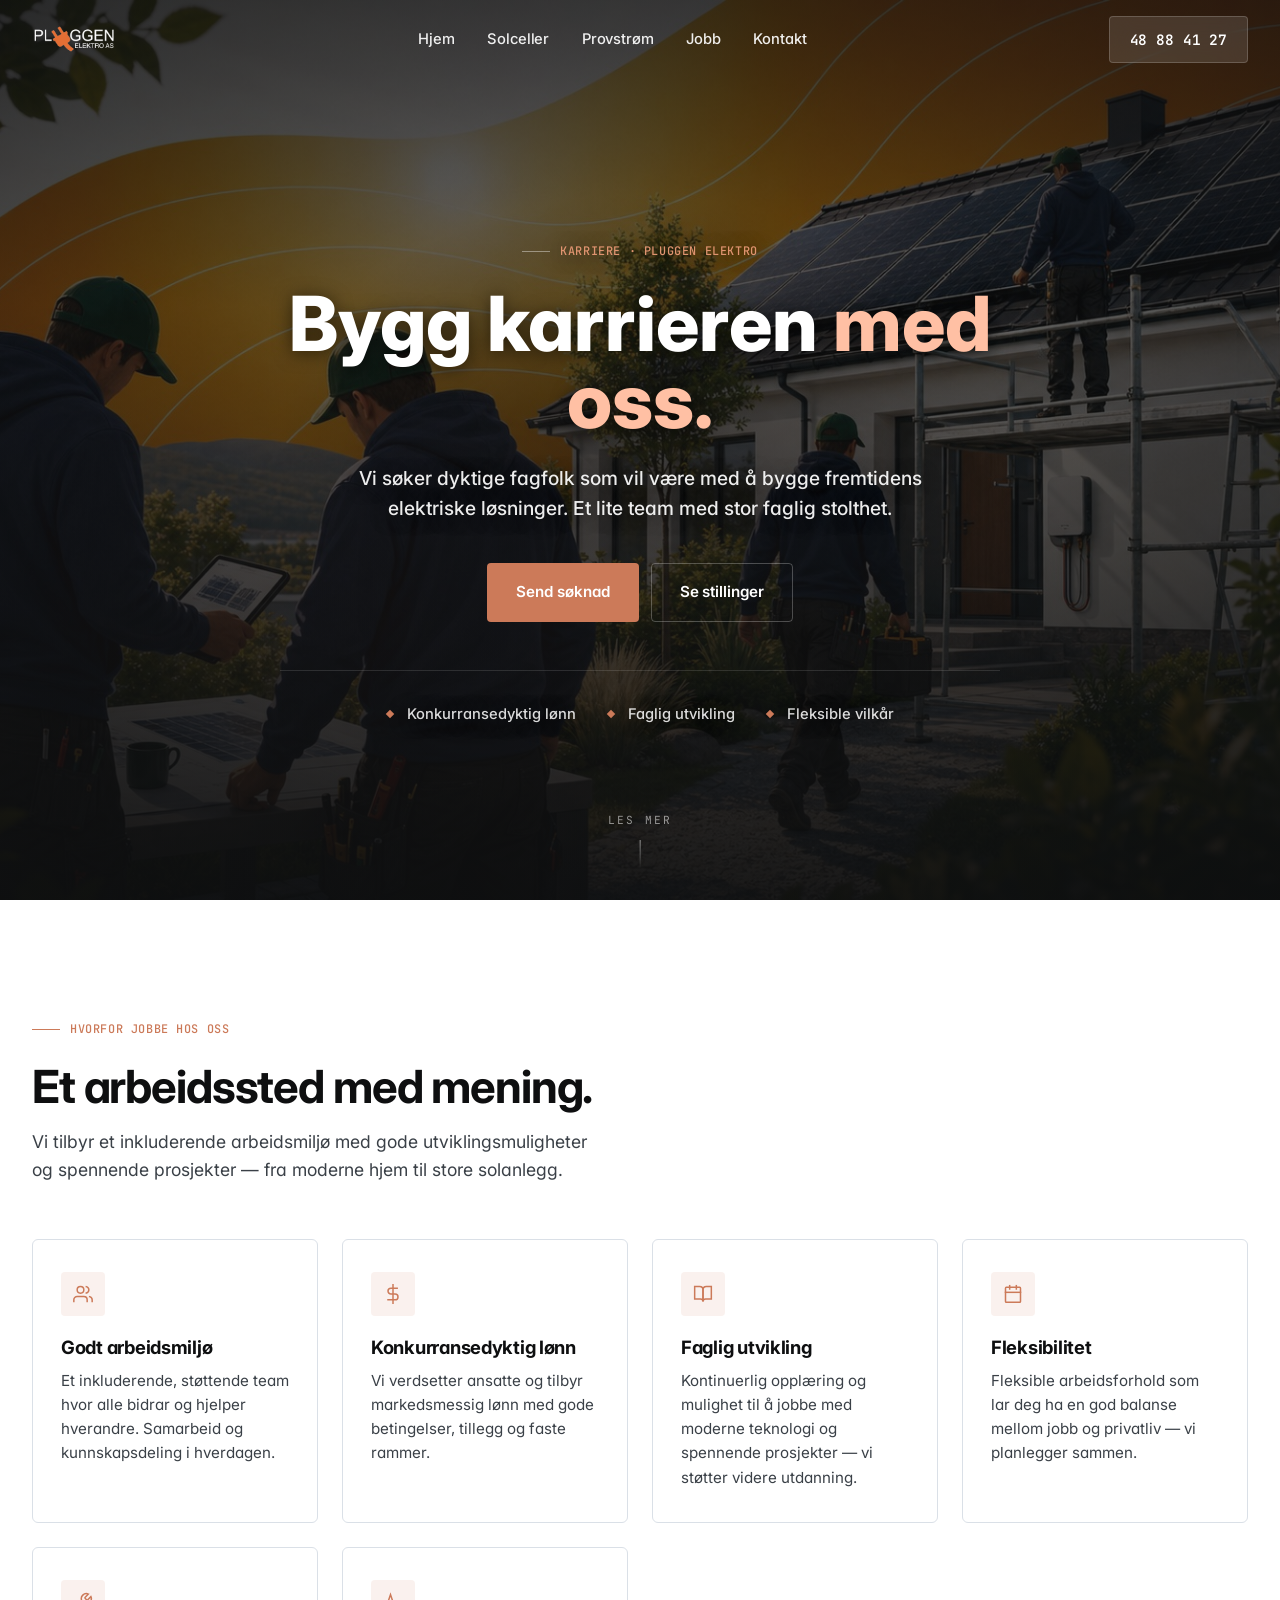
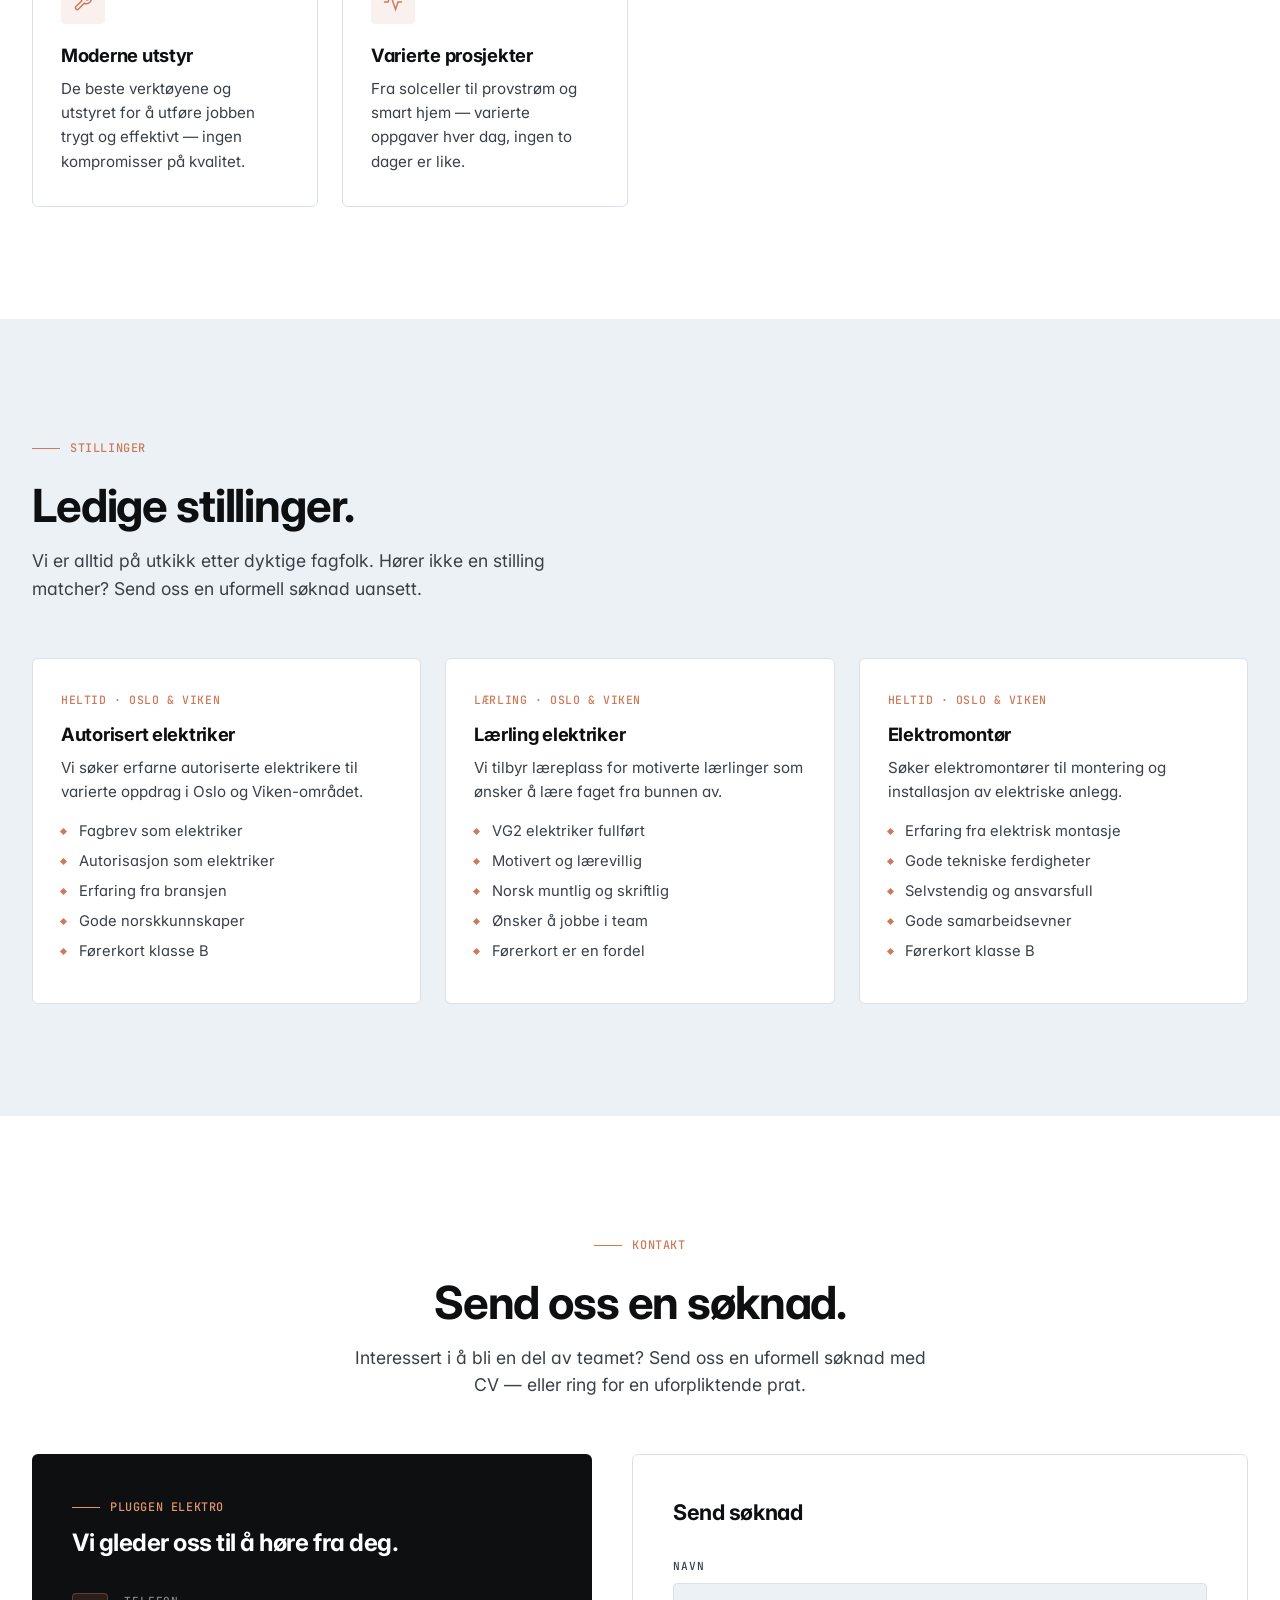
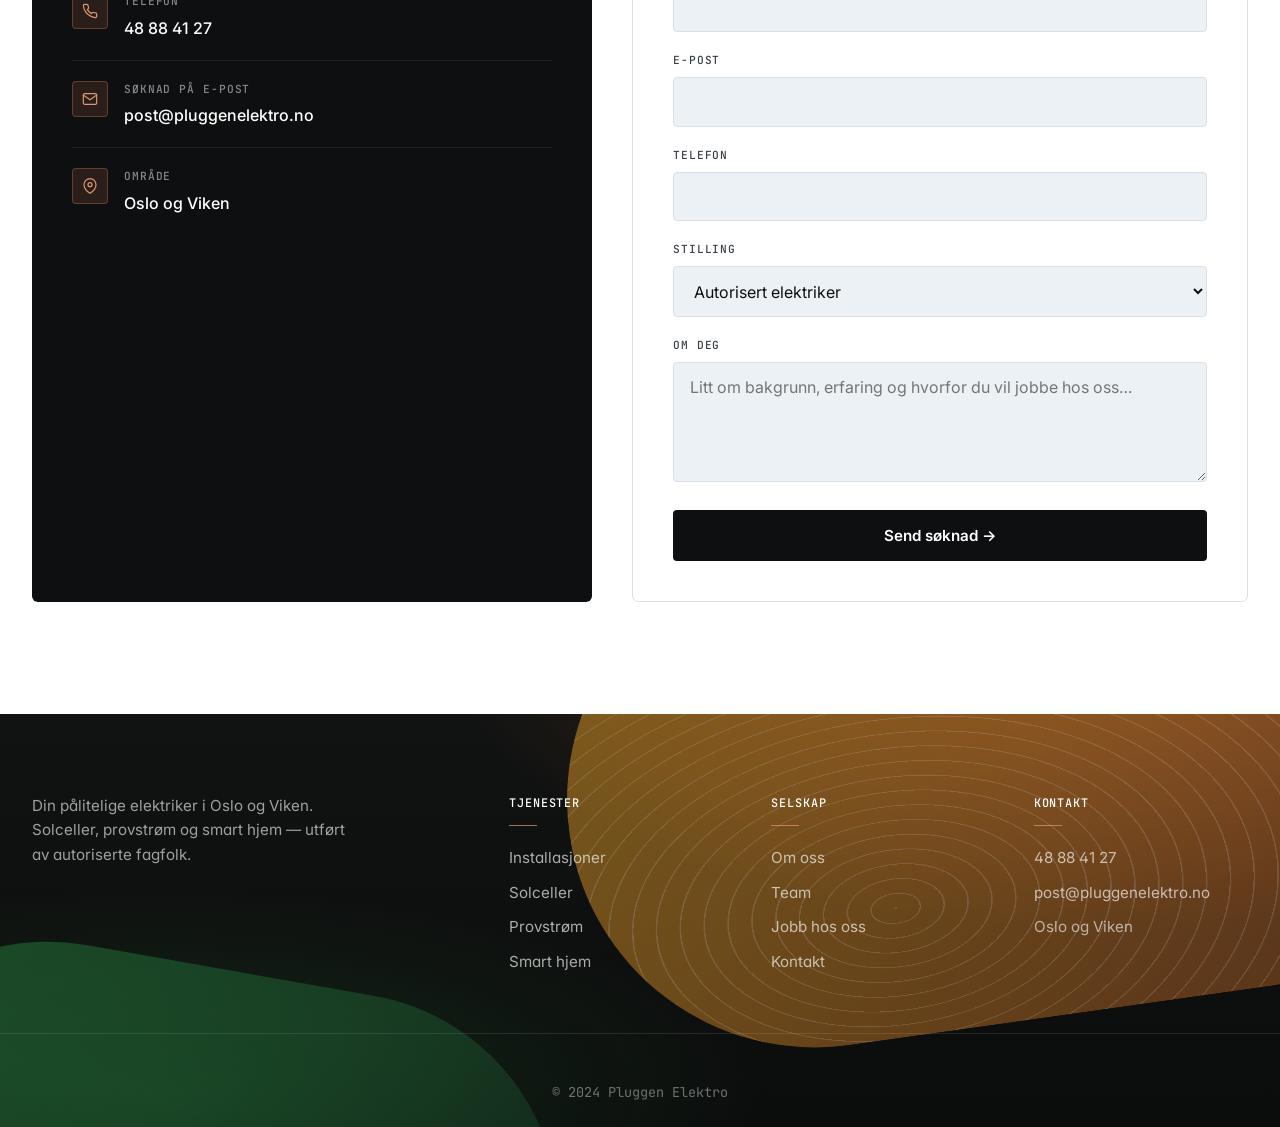
==== commit 8c5451c8: "Add files via upload" ====
--- a/jobb.html
+++ b/jobb.html
@@ -267,7 +267,6 @@
     <footer>
         <div class="footer-grid">
             <div class="footer-section footer-brand">
-                <img src="images/logos/Pluggen-Elektro-OnDark.png" alt="Pluggen Elektro">
                 <p>Din pålitelige elektriker i Oslo og Viken. Solceller, provstrøm og smart hjem — utført av autoriserte fagfolk.</p>
             </div>
             <div class="footer-section">
